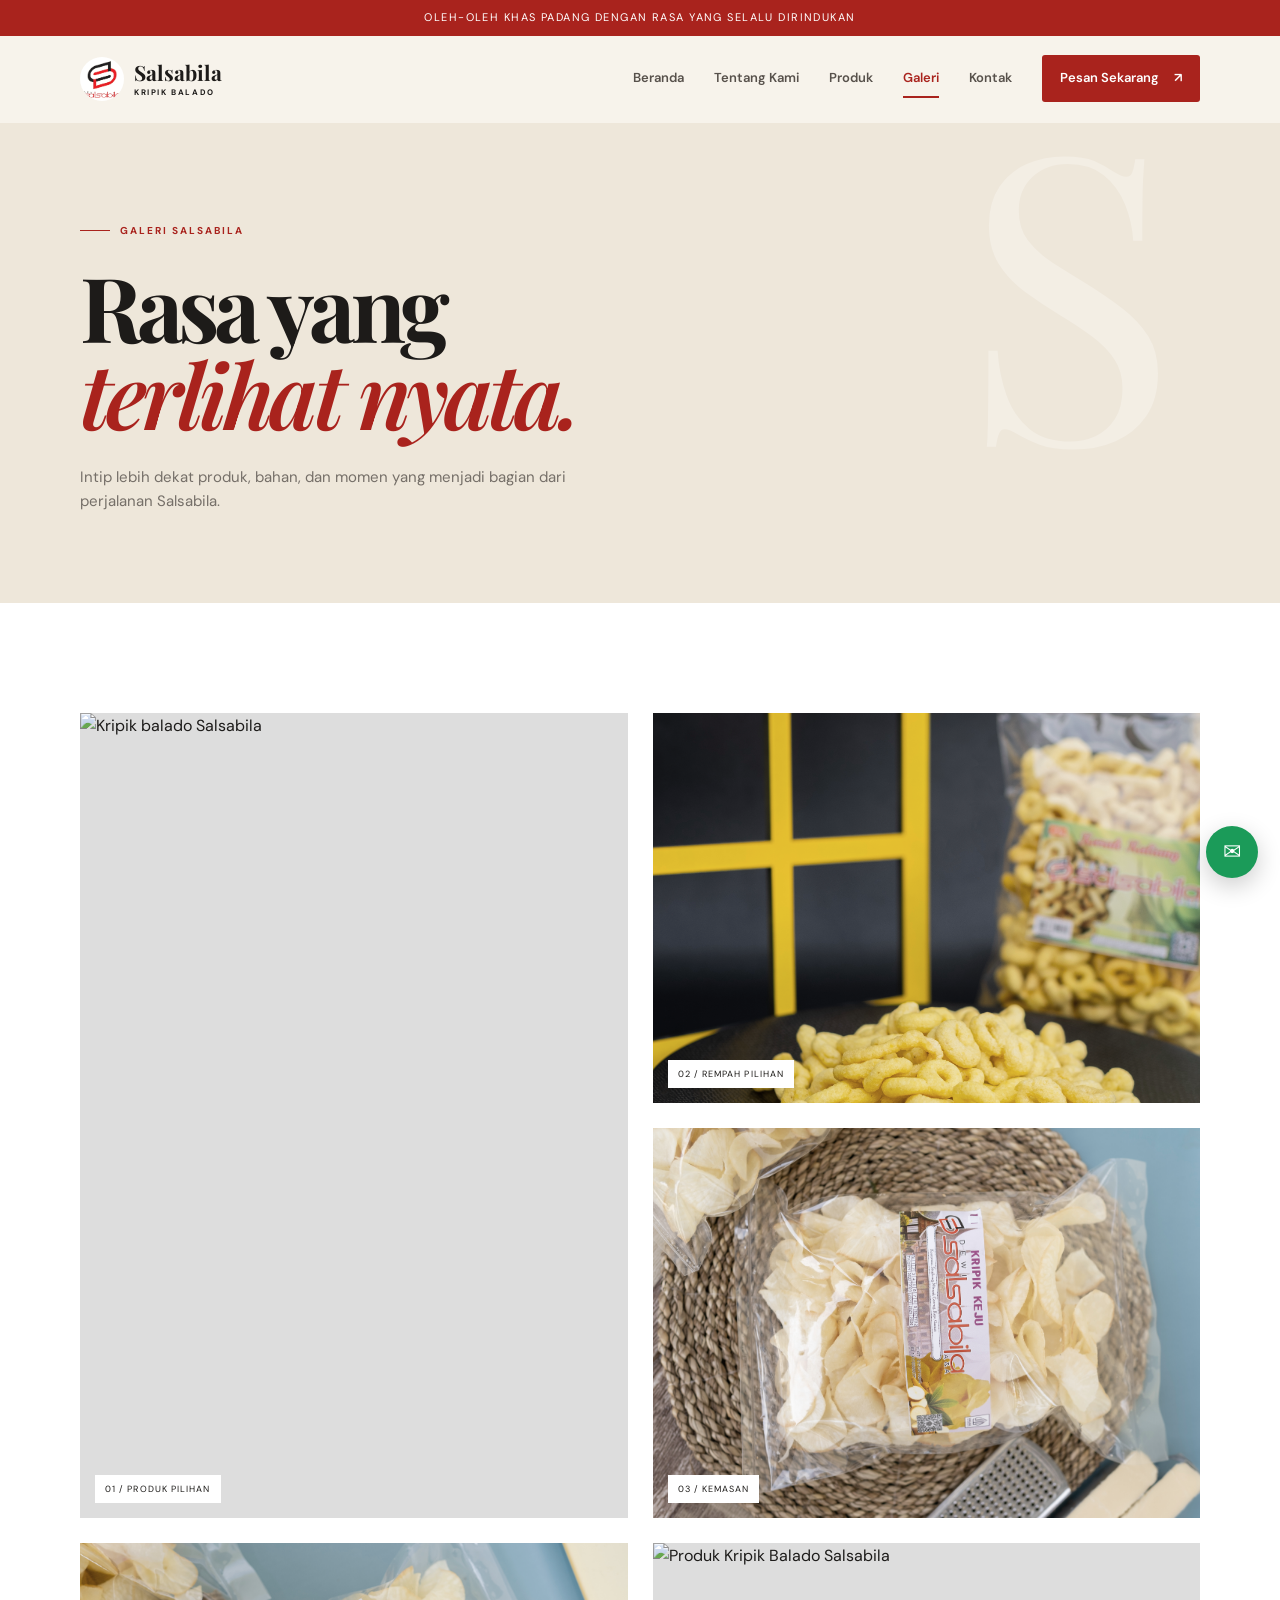
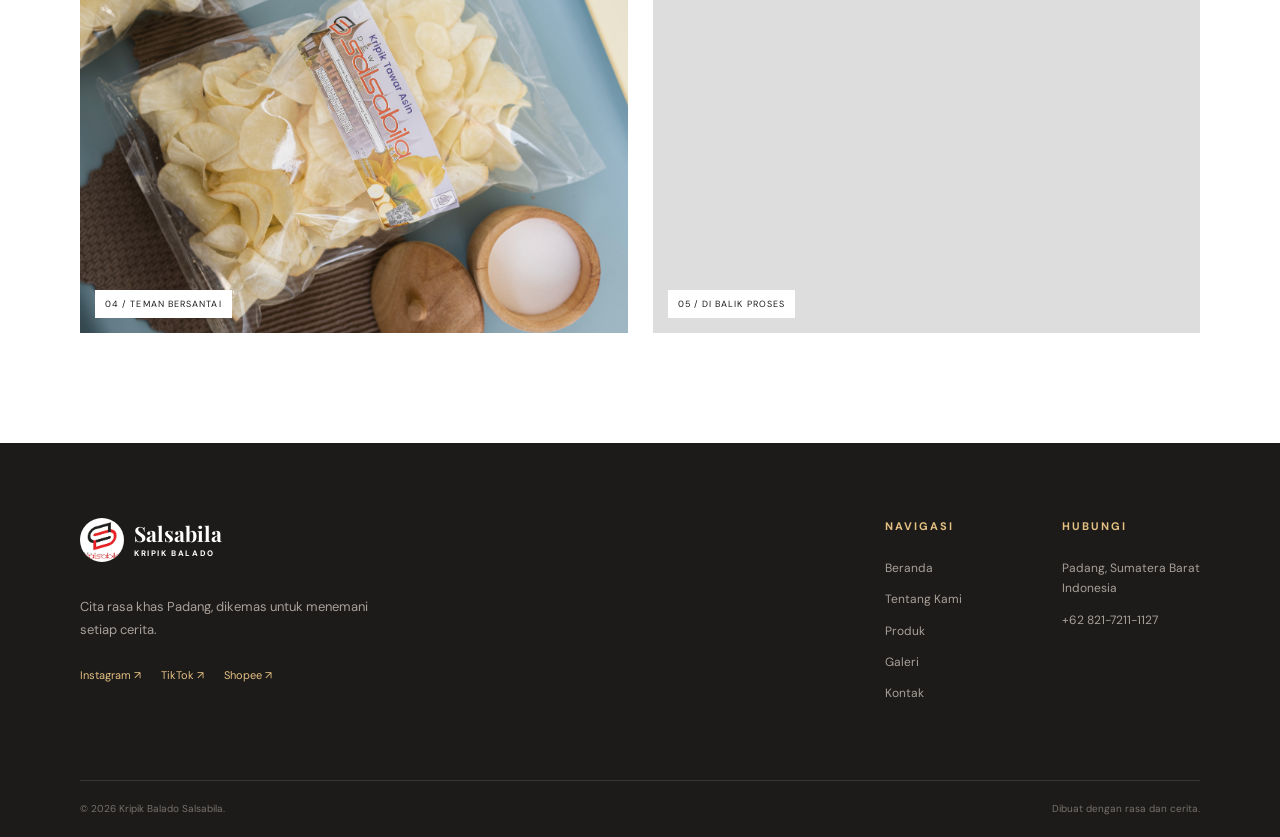
==== galeri.html @ 3f6d56c0 "project Bismillah YaAllah" ====
<!DOCTYPE html>
<html lang="id">

<head>
  <meta charset="UTF-8">
  <meta name="viewport" content="width=device-width, initial-scale=1.0">
  <meta name="description" content="Galeri produk, bahan, dan momen Kripik Balado Salsabila.">
  <title>Galeri | Kripik Balado Salsabila</title>
  <link rel="icon" href="assets/images/logo.png">
  <link rel="preconnect" href="https://fonts.googleapis.com">
  <link rel="preconnect" href="https://fonts.gstatic.com" crossorigin>
  <link href="https://fonts.googleapis.com/css2?family=DM+Sans:wght@400;500;600;700&family=Playfair+Display:wght@600;700;800&display=swap" rel="stylesheet">
  <link rel="stylesheet" href="assets/css/style.css">
  <link rel="stylesheet" href="assets/css/components.css">
  <link rel="stylesheet" href="assets/css/responsive.css">
</head>

<body>
  <div class="announcement-bar">Oleh-oleh khas Padang dengan rasa yang selalu dirindukan</div>

  <header class="site-header" id="siteHeader">
    <div class="container nav-wrapper">
      <a class="brand" href="index.html" aria-label="Kripik Balado Salsabila">
        <span class="brand-mark"><img src="assets/images/logo.png" alt="Logo Kripik Balado Salsabila"></span>
        <span class="brand-text"><strong>Salsabila</strong><small>KRIPIK BALADO</small></span>
      </a>
      <button class="nav-toggle" id="navToggle" aria-label="Buka menu" aria-expanded="false">
        <span></span><span></span><span></span>
      </button>
      <nav class="main-nav" id="mainNav">
        <a href="index.html">Beranda</a>
        <a href="tentang.html">Tentang Kami</a>
        <a href="produk.html">Produk</a>
        <a class="active" href="galeri.html">Galeri</a>
        <a href="kontak.html">Kontak</a>
        <a class="nav-cta" href="https://wa.me/6282172111127?text=Halo%20Kripik%20Balado%20Salsabila,%20saya%20ingin%20memesan%20produk." target="_blank" rel="noopener noreferrer">Pesan Sekarang <span>&#8599;</span></a>
      </nav>
    </div>
  </header>

  <main class="page-fade">
    <section class="page-hero">
      <div class="container">
        <div class="eyebrow"><span></span> Galeri Salsabila</div>
        <h1>Rasa yang<br><em>terlihat nyata.</em></h1>
        <p>Intip lebih dekat produk, bahan, dan momen yang menjadi bagian dari perjalanan Salsabila.</p>
      </div>
    </section>

    <section class="section-pad gallery-page">
      <div class="container full-gallery-grid">
        <figure class="gallery-item gallery-large reveal">
          <img src="assets/images/produk/kripikbalado.png" alt="Kripik balado Salsabila">
          <figcaption>01 / Produk pilihan</figcaption>
        </figure>
        <figure class="gallery-item reveal">
          <img src="assets/images/produk/karakkaliang.jpg" alt="Karak kaliang khas Minang">
          <figcaption>02 / Rempah pilihan</figcaption>
        </figure>
        <figure class="gallery-item reveal reveal-delay">
          <img src="assets/images/produk/Keju.jpg" alt="Keripik keju Salsabila">
          <figcaption>03 / Kemasan</figcaption>
        </figure>
        <figure class="gallery-item reveal">
          <img src="assets/images/produk/Asin.jpg" alt="Kripik asin gurih Salsabila">
          <figcaption>04 / Teman bersantai</figcaption>
        </figure>
        <figure class="gallery-item reveal reveal-delay">
          <img src="assets/images/produk/B1.jpg" alt="Produk Kripik Balado Salsabila">
          <figcaption>05 / Di balik proses</figcaption>
        </figure>
      </div>
    </section>
  </main>

  <footer class="site-footer">
    <div class="container footer-main">
      <div class="footer-brand">
        <a class="brand brand-light" href="index.html">
          <span class="brand-mark"><img src="assets/images/logo.png" alt="Logo Kripik Balado Salsabila"></span>
          <span class="brand-text"><strong>Salsabila</strong><small>KRIPIK BALADO</small></span>
        </a>
        <p>Cita rasa khas Padang, dikemas untuk menemani setiap cerita.</p>
        <div class="social-links">
          <a href="https://www.instagram.com/kripikbaladosalsabila/" target="_blank" rel="noopener noreferrer">Instagram &#8599;</a>
          <a href="https://www.tiktok.com/@kripikbaladosalsabila15" target="_blank" rel="noopener noreferrer">TikTok &#8599;</a>
          <a href="https://shopee.co.id/kripikbaladosalsabila15" target="_blank" rel="noopener noreferrer">Shopee &#8599;</a>
        </div>
      </div>
      <div class="footer-links">
        <div>
          <h4>Navigasi</h4>
          <a href="index.html">Beranda</a>
          <a href="tentang.html">Tentang Kami</a>
          <a href="produk.html">Produk</a>
          <a href="galeri.html">Galeri</a>
          <a href="kontak.html">Kontak</a>
        </div>
        <div>
          <h4>Hubungi</h4>
          <p>Padang, Sumatera Barat<br>Indonesia</p>
          <a href="https://wa.me/6282172111127" target="_blank" rel="noopener noreferrer">+62 821-7211-1127</a>
        </div>
      </div>
    </div>
    <div class="container footer-bottom">
      <span>&copy; <span id="currentYear"></span> Kripik Balado Salsabila.</span>
      <span>Dibuat dengan rasa dan cerita.</span>
    </div>
  </footer>

  <a class="floating-wa" href="https://wa.me/6282172111127?text=Halo%20Kripik%20Balado%20Salsabila%2C%20saya%20ingin%20bertanya." target="_blank" rel="noopener" aria-label="Chat WhatsApp">
    &#9993;<span>Chat dengan kami</span>
  </a>

  <script src="assets/js/main.js"></script>
</body>

</html>
---- assets/css/style.css ----
/* ==========================================================================
   Kripik Balado Salsabila — Base & Layout
   Struktur:
   1. Design tokens (variabel)
   2. Reset & dasar
   3. Utilitas & layout container
   4. Tipografi umum
   5. Tombol & link
   ========================================================================== */

/* 1. Design tokens ---------------------------------------------------------- */
:root {
  --red: #a9231d;
  --red-dark: #7e1815;
  --cream: #f7f3eb;
  --cream-dark: #eee7da;
  --ink: #1d1b19;
  --muted: #756f68;
  --line: #ddd6cb;
  --gold: #c69a52;
  --white: #fff;

  --serif: 'Playfair Display', Georgia, serif;
  --sans: 'DM Sans', Arial, sans-serif;

  --shadow-sm: 0 8px 25px rgba(59, 26, 12, 0.06);
  --shadow-md: 0 18px 40px rgba(48, 18, 13, 0.12);

  --ease: cubic-bezier(0.22, 0.61, 0.36, 1);
  --transition: 0.3s var(--ease);
}

/* 2. Reset & dasar ---------------------------------------------------------- */
* {
  box-sizing: border-box;
  margin: 0;
  padding: 0;
}

html {
  scroll-behavior: smooth;
}

/* Beri jarak agar target anchor tidak tertutup header sticky */
section[id],
[id] {
  scroll-margin-top: 100px;
}

body {
  font-family: var(--sans);
  color: var(--ink);
  background: var(--cream);
  line-height: 1.6;
  overflow-x: hidden;
}

body.modal-open {
  overflow: hidden;
}

a {
  text-decoration: none;
  color: inherit;
}

button,
input,
textarea {
  font: inherit;
}

button {
  cursor: pointer;
  border: 0;
}

img {
  display: block;
  width: 100%;
  object-fit: cover;
}

/* 3. Utilitas & layout ------------------------------------------------------ */
.container {
  width: min(1120px, calc(100% - 140px));
  margin-inline: auto;
}

.section-pad {
  padding: 110px 0;
}

/* 4. Tipografi umum --------------------------------------------------------- */
h2 {
  font-family: var(--serif);
  font-size: clamp(42px, 4.5vw, 65px);
  line-height: 1.05;
  letter-spacing: -0.045em;
}

h2 em {
  color: var(--red);
  font-weight: 600;
}

.eyebrow {
  display: flex;
  align-items: center;
  gap: 10px;
  text-transform: uppercase;
  letter-spacing: 0.2em;
  font-size: 10px;
  font-weight: 700;
  color: var(--red);
  margin-bottom: 23px;
}

.eyebrow > span {
  width: 30px;
  height: 1px;
  background: currentColor;
}

.eyebrow.light {
  color: #f5d8a0;
}

/* 5. Tombol & link ---------------------------------------------------------- */
.btn {
  display: inline-flex;
  align-items: center;
  justify-content: center;
  padding: 15px 23px;
  border: 1px solid transparent;
  font-size: 12px;
  font-weight: 700;
  letter-spacing: 0.03em;
  transition: transform var(--transition), background var(--transition), color var(--transition);
}

.btn span {
  margin-left: 12px;
}

.btn-primary {
  background: var(--red);
  color: #fff;
}

.btn-primary:hover {
  background: var(--red-dark);
  transform: translateY(-2px);
}

.btn-outline {
  border-color: var(--ink);
}

.btn-outline:hover {
  background: var(--ink);
  color: #fff;
}

.btn-light {
  background: #fff;
  color: var(--red);
}

.btn-light:hover {
  background: #f8e7c7;
  transform: translateY(-2px);
}

.text-link {
  font-size: 12px;
  font-weight: 700;
  border-bottom: 1px solid rgba(169, 35, 29, 0.33);
  padding-bottom: 5px;
  color: var(--red);
  transition: border-color var(--transition);
}

.text-link:hover {
  border-color: var(--red);
}

.text-link span {
  margin-left: 13px;
  font-size: 18px;
  vertical-align: -2px;
}
---- assets/css/components.css ----
/* ==========================================================================
   Kripik Balado Salsabila — Komponen
   Struktur:
   1. Page transition & reveal
   2. Announcement bar
   3. Header & navigasi
   4. Hero (beranda)
   5. Marquee strip
   6. Section: intro & fitur
   7. Section: produk
   8. Section: cerita
   9. Section: galeri
   10. Section: CTA
   11. Footer
   12. Floating WhatsApp
   13. Page hero (halaman dalam)
   14. Katalog produk & modal
   15. Halaman Tentang
   16. Halaman Galeri
   17. Halaman Kontak
   ========================================================================== */

/* 1. Page transition & reveal ---------------------------------------------- */
/* Fade-in halus saat halaman dimuat */
.page-fade {
  opacity: 0;
  transform: translateY(12px);
  transition: opacity 0.55s var(--ease), transform 0.55s var(--ease);
}

.page-fade.is-ready {
  opacity: 1;
  transform: none;
}

/* Fade-out saat berpindah ke halaman lain */
.page-fade.is-leaving {
  opacity: 0;
  transform: translateY(-10px);
}

/* Reveal on scroll */
.reveal {
  opacity: 0;
  transform: translateY(25px);
  transition: opacity 0.8s var(--ease), transform 0.8s var(--ease);
}

.reveal.visible {
  opacity: 1;
  transform: none;
}

.reveal-delay {
  transition-delay: 0.15s;
}

.reveal-delay-2 {
  transition-delay: 0.3s;
}

/* 2. Announcement bar ------------------------------------------------------- */
.announcement-bar {
  background: var(--red);
  color: #fff;
  text-align: center;
  font-size: 11px;
  letter-spacing: 0.13em;
  text-transform: uppercase;
  padding: 9px 20px;
}

.announcement-bar span {
  margin: 0 8px;
  color: #f2c66c;
}

/* 3. Header & navigasi ------------------------------------------------------ */
.site-header {
  position: sticky;
  top: 0;
  z-index: 50;
  background: rgba(247, 243, 235, 0.94);
  backdrop-filter: blur(15px);
  border-bottom: 1px solid transparent;
  transition: border-color var(--transition), box-shadow var(--transition);
}

.site-header.scrolled {
  border-color: var(--line);
  box-shadow: var(--shadow-sm);
}

.nav-wrapper {
  height: 86px;
  display: flex;
  align-items: center;
  justify-content: space-between;
  gap: 30px;
}

.brand {
  display: inline-flex;
  align-items: center;
  gap: 10px;
}

.brand-mark {
  width: 44px;
  height: 44px;
  border-radius: 50%;
  overflow: hidden;
  display: grid;
  place-items: center;
  background: #fff;
  flex-shrink: 0;
}

.brand-mark img {
  width: 100%;
  height: 100%;
  object-fit: cover;
}

.brand-text {
  display: flex;
  flex-direction: column;
  line-height: 1;
}

.brand-text strong {
  font-family: var(--serif);
  font-size: 21px;
}

.brand-text small {
  font-size: 8px;
  letter-spacing: 0.2em;
  font-weight: 700;
  margin-top: 5px;
}

.main-nav {
  display: flex;
  align-items: center;
  gap: 30px;
  font-size: 13px;
  font-weight: 600;
}

.main-nav > a:not(.nav-cta) {
  position: relative;
  padding: 32px 0;
  color: #57514b;
  transition: color var(--transition);
}

.main-nav > a:not(.nav-cta)::after {
  content: '';
  position: absolute;
  bottom: 23px;
  left: 0;
  width: 0;
  height: 2px;
  background: var(--red);
  transition: width 0.25s var(--ease);
}

.main-nav > a:not(.nav-cta):hover::after,
.main-nav > a.active::after {
  width: 100%;
}

.main-nav > a.active {
  color: var(--red);
}

.nav-cta {
  background: var(--red);
  color: #fff !important;
  padding: 13px 18px;
  border-radius: 3px;
  transition: background var(--transition);
}

.nav-cta:hover {
  background: var(--red-dark);
}

.nav-cta span {
  margin-left: 12px;
}

.nav-toggle {
  display: none;
  background: none;
  width: 35px;
}

.nav-toggle span {
  height: 2px;
  background: var(--ink);
  display: block;
  margin: 6px 0;
  transition: transform 0.25s var(--ease), opacity 0.25s var(--ease);
}

/* 4. Hero ------------------------------------------------------------------- */
.hero {
  position: relative;
  min-height: 690px;
  display: flex;
  align-items: center;
  padding-top: 85px;
  padding-bottom: 45px;
  overflow: hidden;
}

.hero-pattern,
.cta-pattern {
  position: absolute;
  inset: 0;
  pointer-events: none;
  background-image: radial-gradient(rgba(187, 169, 142, 0.2) 1px, transparent 1px);
  background-size: 22px 22px;
  mask-image: linear-gradient(90deg, transparent, black 30%, black 75%, transparent);
}

.hero-grid {
  display: grid;
  grid-template-columns: 1fr 1fr;
  align-items: center;
  gap: 70px;
  position: relative;
  z-index: 1;
}

/* Beri sedikit ruang di sisi kiri teks hero agar tidak terlalu mepet */
@media (min-width: 761px) {
  .hero-copy {
    padding-left: 12px;
  }
}

.hero h1,
.page-hero h1 {
  font-family: var(--serif);
  font-size: clamp(60px, 7vw, 102px);
  line-height: 0.98;
  letter-spacing: -0.055em;
  font-weight: 700;
}

.hero h1 em,
.page-hero h1 em {
  color: var(--red);
  font-weight: 600;
}

.hero-description {
  max-width: 460px;
  color: var(--muted);
  font-size: 15px;
  margin: 30px 0 32px;
}

.hero-actions {
  display: flex;
  align-items: center;
  gap: 28px;
  flex-wrap: wrap;
}

.hero-proof {
  display: flex;
  align-items: center;
  gap: 12px;
  margin-top: 54px;
}

.hero-proof strong,
.hero-proof small {
  display: block;
}

.hero-proof strong {
  font-size: 12px;
}

.hero-proof small {
  font-size: 11px;
  color: var(--muted);
  margin-top: 3px;
}

.avatar-stack {
  display: flex;
}

.avatar-stack span {
  width: 30px;
  height: 30px;
  border-radius: 50%;
  background: var(--cream-dark);
  border: 2px solid var(--cream);
  display: grid;
  place-items: center;
  color: var(--red);
  font-size: 11px;
  margin-left: -8px;
}

.avatar-stack span:first-child {
  margin-left: 0;
  background: var(--red);
  color: #fff;
}

.hero-visual {
  position: relative;
  min-height: 500px;
  display: flex;
  align-items: center;
  justify-content: center;
}

.hero-image-wrap {
  position: relative;
  width: min(430px, 100%);
  height: 500px;
  transform: rotate(3deg);
  z-index: 2;
  animation: float-image 6s var(--ease) infinite;
}

/* Efek mengambang untuk gambar hero (mempertahankan kemiringan 3deg) */
@keyframes float-image {
  0%,
  100% {
    transform: rotate(3deg) translateY(0);
  }
  50% {
    transform: rotate(3deg) translateY(-18px);
  }
}

/* Efek mengambang untuk kartu & stiker melayang */
@keyframes float-soft {
  0%,
  100% {
    transform: translateY(0);
  }
  50% {
    transform: translateY(-12px);
  }
}

.hero-image-wrap::before {
  content: '';
  position: absolute;
  inset: 15px -15px -15px 15px;
  border: 1px solid var(--red);
  z-index: -1;
}

.hero-image-wrap img {
  position: relative;
  z-index: 1;
  height: 100%;
  border-radius: 215px 215px 8px 8px;
  filter: saturate(0.85);
}

.hero-label {
  position: absolute;
  z-index: 3;
  top: 38px;
  left: -35px;
  background: var(--cream);
  padding: 14px 18px;
  display: flex;
  gap: 14px;
  align-items: center;
  box-shadow: var(--shadow-sm);
}

.hero-label span {
  font-size: 11px;
  color: var(--red);
  font-weight: 700;
}

.hero-label strong {
  font-family: var(--serif);
  font-size: 16px;
  line-height: 1.05;
}

.hero-sticker {
  position: absolute;
  z-index: 3;
  right: -48px;
  bottom: 50px;
  width: 112px;
  height: 112px;
  border-radius: 50%;
  background: var(--red);
  color: #fff;
  display: flex;
  flex-direction: column;
  align-items: center;
  justify-content: center;
  line-height: 1.1;
  transform: rotate(12deg);
  font-family: var(--serif);
  animation: float-sticker 5s var(--ease) infinite;
}

@keyframes float-sticker {
  0%,
  100% {
    transform: rotate(12deg) translateY(0);
  }
  50% {
    transform: rotate(12deg) translateY(-10px);
  }
}

.hero-sticker strong {
  font-size: 24px;
  color: #f4c66e;
}

.hero-sticker span {
  font-size: 14px;
}

.floating-card {
  position: absolute;
  bottom: 15px;
  left: -50px;
  background: #fff;
  padding: 16px 20px;
  display: flex;
  align-items: center;
  gap: 12px;
  box-shadow: var(--shadow-md);
  z-index: 3;
  animation: float-soft 5.5s var(--ease) infinite;
  animation-delay: 0.8s;
}

.floating-icon {
  width: 35px;
  height: 35px;
  border-radius: 50%;
  background: #f6e6c7;
  color: var(--red);
  display: grid;
  place-items: center;
}

.floating-card strong,
.floating-card small {
  display: block;
}

.floating-card strong {
  font-size: 12px;
}

.floating-card small {
  font-size: 10px;
  color: var(--muted);
}

.hero-orbit {
  position: absolute;
  border: 1px solid rgba(198, 154, 82, 0.27);
  border-radius: 50%;
  z-index: 0;
}

.orbit-one {
  width: 550px;
  height: 550px;
}

.orbit-two {
  width: 390px;
  height: 390px;
}

.hero-bottom {
  display: flex;
  align-items: center;
  gap: 18px;
  margin-top: 35px;
  color: #9b9185;
  font-size: 9px;
  letter-spacing: 0.18em;
}

.scroll-line {
  height: 1px;
  background: #cfc5b8;
  flex: 1;
  min-width: 40px;
}

/* 5. Marquee strip ---------------------------------------------------------- */
.marquee-strip {
  background: var(--red);
  overflow: hidden;
  color: #fff;
  padding: 17px 0;
  white-space: nowrap;
}

.marquee-track {
  display: flex;
  justify-content: space-around;
  align-items: center;
  gap: 38px;
  min-width: max-content;
  animation: marquee 28s linear infinite;
  font-family: var(--serif);
  font-size: 18px;
  letter-spacing: 0.06em;
}

.marquee-track b {
  font-family: var(--sans);
  color: #f2c66c;
  font-size: 13px;
}

@keyframes marquee {
  to {
    transform: translateX(-35%);
  }
}

/* 6. Section: intro & fitur ------------------------------------------------- */
.intro-grid {
  display: grid;
  grid-template-columns: 1fr 1fr;
  gap: 80px;
  margin-bottom: 65px;
}

.intro-copy {
  max-width: 470px;
  padding-top: 30px;
}

.intro-copy p {
  font-size: 18px;
  color: var(--muted);
  line-height: 1.8;
  margin-bottom: 30px;
}

.feature-grid {
  display: grid;
  grid-template-columns: repeat(3, 1fr);
  gap: 20px;
}

.feature-card {
  min-height: 300px;
  padding: 35px;
  background: #fff;
  border: 1px solid #e8e0d4;
  position: relative;
  transition: transform var(--transition), box-shadow var(--transition);
}

.feature-card:hover {
  transform: translateY(-6px);
  box-shadow: var(--shadow-sm);
}

.feature-card-dark {
  background: var(--ink);
  color: #fff;
  border-color: var(--ink);
}

.feature-number {
  font-size: 11px;
  color: var(--red);
  font-weight: 700;
}

.feature-icon {
  font-size: 32px;
  color: var(--red);
  margin: 30px 0 20px;
}

.feature-card h3 {
  font-family: var(--serif);
  font-size: 25px;
  margin-bottom: 13px;
}

.feature-card p {
  font-size: 13px;
  color: var(--muted);
  max-width: 230px;
}

.feature-card-dark p {
  color: #aaa39c;
}

.section-heading.centered {
  text-align: center;
}

.section-heading.centered .eyebrow {
  justify-content: center;
}

/* 7. Section: produk -------------------------------------------------------- */
.section-topline {
  display: flex;
  justify-content: space-between;
  align-items: flex-end;
  gap: 30px;
  margin-bottom: 50px;
}

.products-section {
  background: #f1eadf;
}

.product-grid {
  display: grid;
  grid-template-columns: repeat(3, 1fr);
  gap: 28px;
}

.product-card {
  min-width: 0;
}

.product-image {
  height: 360px;
  background: #e5ded2;
  position: relative;
  overflow: hidden;
}

.product-image img {
  height: 100%;
  transition: transform 0.5s var(--ease);
  filter: saturate(0.82);
}

.product-card:hover .product-image img {
  transform: scale(1.06);
}

.product-badge {
  position: absolute;
  top: 16px;
  left: 16px;
  background: #fff;
  color: var(--red);
  font-size: 9px;
  font-weight: 700;
  text-transform: uppercase;
  letter-spacing: 0.12em;
  padding: 8px 10px;
  z-index: 2;
}

.quick-view {
  position: absolute;
  right: 15px;
  bottom: 15px;
  background: var(--red);
  color: #fff;
  width: 42px;
  height: 42px;
  border-radius: 50%;
  font-size: 17px;
  opacity: 0;
  transform: translateY(10px);
  transition: opacity var(--transition), transform var(--transition);
}

.product-card:hover .quick-view {
  opacity: 1;
  transform: translateY(0);
}

.product-info {
  padding: 22px 0;
}

.product-meta {
  font-size: 10px;
  color: #9a9084;
  text-transform: uppercase;
  letter-spacing: 0.12em;
  display: flex;
  gap: 8px;
}

.product-info h3 {
  font-family: var(--serif);
  font-size: 27px;
  margin: 10px 0 8px;
}

.product-info p {
  font-size: 12px;
  color: var(--muted);
  line-height: 1.7;
  min-height: 42px;
}

.product-bottom {
  display: flex;
  justify-content: space-between;
  align-items: center;
  border-top: 1px solid var(--line);
  margin-top: 20px;
  padding-top: 16px;
}

.product-bottom strong {
  font-family: var(--serif);
  font-size: 20px;
}

.order-link {
  background: none;
  color: var(--red);
  font-size: 11px;
  font-weight: 700;
}

.order-link span {
  font-size: 16px;
  margin-left: 8px;
}

/* 8. Section: cerita -------------------------------------------------------- */
.story-section {
  background: var(--cream-dark);
}

.story-grid {
  display: grid;
  grid-template-columns: 1fr 1fr;
  gap: 90px;
  align-items: center;
}

.story-image {
  position: relative;
}

.story-image img {
  height: 570px;
}

.image-caption {
  position: absolute;
  bottom: 20px;
  left: 20px;
  background: var(--cream);
  padding: 10px 14px;
  font-family: var(--serif);
  font-size: 15px;
}

.story-copy p {
  font-size: 15px;
  color: var(--muted);
  line-height: 1.9;
  max-width: 450px;
  margin: 27px 0 30px;
}

.story-signature {
  font-family: var(--serif);
  font-style: italic;
  font-size: 35px;
  margin-top: 40px;
  color: var(--red);
}

.story-signature small {
  display: block;
  font-family: var(--sans);
  font-size: 9px;
  font-style: normal;
  text-transform: uppercase;
  letter-spacing: 0.18em;
  color: var(--muted);
  margin-top: -5px;
}

/* 9. Section: galeri -------------------------------------------------------- */
.gallery-preview {
  background: #fff;
}

.gallery-grid {
  display: grid;
  grid-template-columns: 1.35fr 1fr 1fr;
  gap: 18px;
}

.gallery-item {
  position: relative;
  display: block;
  overflow: hidden;
  background: #ddd;
}

.gallery-item img {
  height: 350px;
  transition: transform 0.5s var(--ease), filter 0.5s var(--ease);
  filter: saturate(0.75);
}

.gallery-item:hover img {
  transform: scale(1.05);
  filter: saturate(1);
}

.gallery-large img {
  height: 450px;
}

.gallery-item span,
.gallery-item figcaption {
  position: absolute;
  bottom: 15px;
  left: 15px;
  background: #fff;
  color: var(--ink);
  padding: 7px 10px;
  font-size: 9px;
  letter-spacing: 0.12em;
  text-transform: uppercase;
}

/* 10. Section: CTA ---------------------------------------------------------- */
.cta-section {
  position: relative;
  background: var(--red);
  color: #fff;
  text-align: center;
  padding: 120px 0;
  overflow: hidden;
}

.cta-section .cta-pattern {
  opacity: 0.25;
}

.cta-content {
  position: relative;
}

.cta-content h2 {
  font-size: clamp(48px, 6vw, 80px);
}

.cta-content h2 em {
  color: #f6d18a;
}

.cta-content p {
  color: #f4d7d0;
  margin: 25px 0 30px;
  font-size: 15px;
}

/* 11. Footer ---------------------------------------------------------------- */
.site-footer {
  background: var(--ink);
  color: #fff;
  padding-top: 75px;
}

.footer-main {
  display: flex;
  justify-content: space-between;
  gap: 80px;
  padding-bottom: 65px;
}

.brand-light .brand-text strong {
  color: #fff;
}

.footer-brand {
  max-width: 320px;
}

.footer-brand p {
  color: #a8a09a;
  font-size: 13px;
  line-height: 1.8;
  margin: 25px 0;
}

.social-links {
  display: flex;
  gap: 20px;
  flex-wrap: wrap;
}

.social-links a {
  font-size: 11px;
  color: #e4c083;
  transition: color var(--transition);
}

.social-links a:hover {
  color: #fff;
}

.footer-links {
  display: flex;
  gap: 100px;
}

.footer-links h4 {
  font-size: 11px;
  text-transform: uppercase;
  letter-spacing: 0.18em;
  color: #e4c083;
  margin-bottom: 22px;
}

.footer-links a,
.footer-links p {
  display: block;
  font-size: 12px;
  color: #a8a09a;
  margin-bottom: 11px;
  line-height: 1.7;
}

.footer-links a {
  transition: color var(--transition);
}

.footer-links a:hover {
  color: #fff;
}

.footer-bottom {
  border-top: 1px solid #393634;
  padding: 20px 0;
  display: flex;
  justify-content: space-between;
  color: #77716c;
  font-size: 10px;
}

/* 12. Floating WhatsApp ----------------------------------------------------- */
.floating-wa {
  position: fixed;
  bottom: 22px;
  right: 22px;
  z-index: 40;
  width: 52px;
  height: 52px;
  border-radius: 50%;
  background: #1b9b59;
  color: #fff;
  display: flex;
  align-items: center;
  justify-content: center;
  font-size: 22px;
  box-shadow: 0 8px 25px rgba(0, 0, 0, 0.2);
  transition: transform var(--transition);
}

.floating-wa:hover {
  transform: translateY(-3px);
}

.floating-wa span {
  position: absolute;
  right: 62px;
  white-space: nowrap;
  background: var(--ink);
  font-size: 10px;
  padding: 8px 12px;
  opacity: 0;
  pointer-events: none;
  transition: opacity var(--transition);
}

.floating-wa:hover span {
  opacity: 1;
}

/* 13. Page hero (halaman dalam) --------------------------------------------- */
.page-hero {
  padding: 100px 0 90px;
  background: var(--cream-dark);
  position: relative;
  overflow: hidden;
}

.page-hero::after {
  content: 'S';
  position: absolute;
  right: 8%;
  top: -45px;
  font-family: var(--serif);
  font-size: 400px;
  line-height: 1;
  color: rgba(255, 255, 255, 0.27);
  pointer-events: none;
}

.page-hero .container {
  position: relative;
  z-index: 1;
}

.page-hero h1 {
  font-size: clamp(55px, 7vw, 90px);
  max-width: 800px;
}

.page-hero p {
  max-width: 510px;
  color: var(--muted);
  font-size: 15px;
  margin-top: 28px;
}

/* 14. Katalog produk & modal ------------------------------------------------ */
.catalog-section {
  background: #fff;
}

.catalog-toolbar {
  display: flex;
  align-items: center;
  justify-content: space-between;
  gap: 20px;
  margin-bottom: 45px;
}

.filter-tabs {
  display: flex;
  gap: 10px;
  flex-wrap: wrap;
}

.filter-tabs button {
  padding: 10px 17px;
  border: 1px solid var(--line);
  background: transparent;
  color: var(--muted);
  font-size: 11px;
  font-weight: 700;
  transition: background var(--transition), color var(--transition), border-color var(--transition);
}

.filter-tabs button.active,
.filter-tabs button:hover {
  background: var(--red);
  color: #fff;
  border-color: var(--red);
}

.catalog-count {
  font-size: 11px;
  color: var(--muted);
}

.catalog-grid {
  grid-template-columns: repeat(3, 1fr);
}

.modal {
  display: none;
  position: fixed;
  inset: 0;
  z-index: 100;
  align-items: center;
  justify-content: center;
  padding: 25px;
}

.modal.open {
  display: flex;
}

.modal-backdrop {
  position: absolute;
  inset: 0;
  background: rgba(22, 16, 13, 0.8);
  backdrop-filter: blur(5px);
}

.modal-card {
  position: relative;
  background: var(--cream);
  max-width: 850px;
  width: 100%;
  z-index: 1;
  padding: 35px;
  animation: modal-in 0.4s var(--ease);
}

@keyframes modal-in {
  from {
    opacity: 0;
    transform: translateY(20px) scale(0.98);
  }
  to {
    opacity: 1;
    transform: none;
  }
}

.modal-close {
  position: absolute;
  right: 15px;
  top: 12px;
  background: none;
  font-size: 28px;
  color: var(--muted);
  z-index: 2;
}

.modal-product {
  display: grid;
  grid-template-columns: 1fr 1fr;
  gap: 35px;
  align-items: center;
}

.modal-product img {
  height: 450px;
}

.modal-product-copy {
  padding: 20px;
}

.modal-product-copy h2 {
  font-size: 44px;
  margin: 16px 0;
}

.modal-product-copy p {
  color: var(--muted);
  font-size: 14px;
  margin-bottom: 20px;
}

.modal-price {
  font-family: var(--serif);
  font-size: 27px;
  display: block;
  margin-bottom: 25px;
}

/* 15. Halaman Tentang ------------------------------------------------------- */
.about-main {
  background: #fff;
}

.about-grid {
  display: grid;
  grid-template-columns: 1fr 1fr;
  gap: 100px;
  align-items: center;
}

.about-image {
  position: relative;
}

.about-image img {
  height: 600px;
}

.about-year {
  position: absolute;
  bottom: 25px;
  right: -25px;
  background: var(--red);
  color: #fff;
  padding: 20px 25px;
}

.about-year strong {
  font-family: var(--serif);
  font-size: 38px;
  display: block;
  line-height: 1;
}

.about-year span {
  font-size: 10px;
  text-transform: uppercase;
  letter-spacing: 0.1em;
}

.about-copy p {
  color: var(--muted);
  font-size: 15px;
  line-height: 1.9;
  margin: 25px 0;
}

.signature-block {
  border-top: 1px solid var(--line);
  padding-top: 25px;
  margin-top: 35px;
}

.signature-block strong {
  font-family: var(--serif);
  font-size: 35px;
  font-style: italic;
  color: var(--red);
  display: block;
}

.signature-block span {
  font-size: 10px;
  text-transform: uppercase;
  letter-spacing: 0.16em;
  color: var(--muted);
}

.values-section {
  background: var(--cream-dark);
}

.values-grid {
  display: grid;
  grid-template-columns: repeat(3, 1fr);
  gap: 20px;
  margin-top: 60px;
}

.values-grid article {
  background: #fff;
  padding: 35px;
  min-height: 220px;
  transition: transform var(--transition), box-shadow var(--transition);
}

.values-grid article:hover {
  transform: translateY(-6px);
  box-shadow: var(--shadow-sm);
}

.values-grid article > span {
  color: var(--red);
  font-weight: 700;
  font-size: 11px;
}

.values-grid h3 {
  font-family: var(--serif);
  font-size: 27px;
  margin: 25px 0 10px;
}

.values-grid p {
  font-size: 13px;
  color: var(--muted);
}

/* 16. Halaman Galeri -------------------------------------------------------- */
.gallery-page {
  background: #fff;
}

.full-gallery-grid {
  display: grid;
  grid-template-columns: repeat(2, 1fr);
  gap: 25px;
}

.full-gallery-grid .gallery-large {
  grid-row: span 2;
}

.full-gallery-grid .gallery-item img {
  height: 390px;
}

.full-gallery-grid .gallery-large img {
  height: 805px;
}

/* 17. Halaman Kontak -------------------------------------------------------- */
.contact-section {
  background: #fff;
}

.contact-grid {
  display: grid;
  grid-template-columns: 1fr 1fr;
  gap: 100px;
  align-items: start;
}

.contact-info p {
  color: var(--muted);
  font-size: 15px;
  max-width: 410px;
  margin: 25px 0 35px;
}

.contact-list {
  border-top: 1px solid var(--line);
}

.contact-list a {
  display: flex;
  align-items: center;
  gap: 18px;
  border-bottom: 1px solid var(--line);
  padding: 18px 0;
  transition: color var(--transition);
}

.contact-list a:hover {
  color: var(--red);
}

.contact-symbol {
  width: 42px;
  height: 42px;
  border-radius: 50%;
  display: grid;
  place-items: center;
  color: #fff;
  flex-shrink: 0;
  box-shadow: 0 6px 16px rgba(0, 0, 0, 0.12);
  transition: transform var(--transition);
}

.contact-list a:hover .contact-symbol {
  transform: scale(1.08);
}

.contact-symbol svg {
  width: 22px;
  height: 22px;
}

/* Warna resmi tiap brand */
.brand-wa {
  background: #25d366;
}

.brand-email {
  background: #ea4335;
}

.brand-ig {
  background: linear-gradient(45deg, #f09433, #e6683c 25%, #dc2743 50%, #cc2366 75%, #bc1888);
}

.brand-tiktok {
  background: #010101;
}

.brand-shopee {
  background: #ee4d2d;
}

.contact-list small,
.contact-list strong {
  display: block;
}

.contact-list small {
  color: var(--muted);
  font-size: 10px;
  text-transform: uppercase;
  letter-spacing: 0.12em;
}

.contact-list strong {
  font-size: 13px;
  margin-top: 3px;
}

.contact-form-card {
  background: var(--cream);
  padding: 35px;
}

.contact-form-card h3 {
  font-family: var(--serif);
  font-size: 30px;
  margin-bottom: 25px;
}

.contact-form-card label {
  display: block;
  font-size: 11px;
  font-weight: 700;
  margin: 15px 0 8px;
}

.contact-form-card input,
.contact-form-card textarea {
  width: 100%;
  border: 1px solid var(--line);
  background: #fff;
  padding: 13px 14px;
  outline: none;
  font-size: 12px;
  resize: vertical;
  transition: border-color var(--transition);
}

.contact-form-card input:focus,
.contact-form-card textarea:focus {
  border-color: var(--red);
}

.contact-form-card .btn {
  margin-top: 22px;
}

.form-note {
  font-size: 10px;
  color: var(--muted);
  margin-top: 13px;
}

.map-card {
  margin-top: 90px;
  background: var(--cream-dark);
  padding: 40px;
  display: grid;
  grid-template-columns: 1fr 1.5fr;
  gap: 40px;
  align-items: stretch;
  border-radius: 16px;
  box-shadow: 0 24px 55px rgba(48, 18, 13, 0.12);
}

.map-card > div:first-child {
  align-self: center;
}

.map-card h3 {
  font-family: var(--serif);
  font-size: 28px;
}

.map-card p {
  font-size: 13px;
  color: var(--muted);
  margin-top: 10px;
}

.map-card .btn {
  margin-top: 22px;
}

/* Peta lokasi: iframe Google Maps */
.map-embed {
  position: relative;
  min-height: 340px;
  height: 100%;
  overflow: hidden;
  border-radius: 12px;
  border: 1px solid var(--line);
  box-shadow: 0 18px 40px rgba(48, 18, 13, 0.16);
  background: var(--cream-dark);
}

.map-embed iframe {
  display: block;
  width: 100%;
  height: 100%;
  min-height: 340px;
  border: 0;
}
---- assets/css/responsive.css ----
/* ==========================================================================
   Kripik Balado Salsabila — Responsive
   Breakpoint:
   - <= 1000px : tablet / layar sedang
   - <= 760px  : mobile
   - reduced-motion : matikan animasi
   ========================================================================== */

/* Tablet -------------------------------------------------------------------- */
@media (max-width: 1000px) {
  .container {
    width: calc(100% - 88px);
  }

  .main-nav {
    gap: 18px;
  }

  .hero-grid,
  .story-grid,
  .about-grid,
  .contact-grid {
    gap: 45px;
  }

  .hero {
    min-height: auto;
  }

  .hero-visual {
    min-height: 450px;
  }

  .hero-image-wrap {
    height: 430px;
  }

  .floating-card {
    left: -10px;
  }

  .hero-sticker {
    right: -15px;
  }

  .product-grid,
  .catalog-grid {
    gap: 18px;
  }

  .product-image {
    height: 290px;
  }

  .footer-links {
    gap: 45px;
  }
}

/* Mobile -------------------------------------------------------------------- */
@media (max-width: 760px) {
  .container {
    width: calc(100% - 36px);
  }

  .section-pad {
    padding: 75px 0;
  }

  .announcement-bar {
    font-size: 9px;
    letter-spacing: 0.08em;
  }

  .nav-wrapper {
    height: 72px;
  }

  .nav-toggle {
    display: block;
    z-index: 3;
  }

  .nav-toggle.open span:nth-child(1) {
    transform: translateY(8px) rotate(45deg);
  }

  .nav-toggle.open span:nth-child(2) {
    opacity: 0;
  }

  .nav-toggle.open span:nth-child(3) {
    transform: translateY(-8px) rotate(-45deg);
  }

  .main-nav {
    position: absolute;
    top: 72px;
    left: 0;
    right: 0;
    background: var(--cream);
    border-bottom: 1px solid var(--line);
    padding: 15px 18px 25px;
    display: none;
    flex-direction: column;
    align-items: stretch;
    gap: 0;
  }

  .main-nav.open {
    display: flex;
  }

  .main-nav > a:not(.nav-cta) {
    padding: 14px 0;
    border-bottom: 1px solid var(--line);
  }

  .main-nav > a:not(.nav-cta)::after {
    display: none;
  }

  .nav-cta {
    text-align: center;
    margin-top: 15px;
  }

  .hero {
    padding-top: 65px;
  }

  .hero-grid,
  .intro-grid,
  .story-grid,
  .about-grid,
  .contact-grid {
    grid-template-columns: 1fr;
    gap: 45px;
  }

  .hero h1 {
    font-size: 65px;
  }

  .hero-description {
    font-size: 14px;
  }

  .hero-proof {
    margin-top: 35px;
  }

  .hero-visual {
    min-height: 400px;
  }

  .hero-image-wrap {
    width: 290px;
    height: 370px;
  }

  .hero-label {
    left: -20px;
    top: 20px;
  }

  .hero-sticker {
    right: -25px;
    bottom: 25px;
    width: 90px;
    height: 90px;
  }

  .hero-sticker span {
    font-size: 11px;
  }

  .hero-sticker strong {
    font-size: 19px;
  }

  .floating-card {
    left: 0;
    bottom: 0;
  }

  .hero-orbit {
    width: 350px;
    height: 350px;
  }

  .hero-bottom {
    display: none;
  }

  .intro-grid {
    margin-bottom: 40px;
  }

  .intro-copy {
    padding-top: 0;
  }

  .intro-copy p {
    font-size: 16px;
  }

  .feature-grid,
  .product-grid,
  .catalog-grid,
  .values-grid {
    grid-template-columns: 1fr;
  }

  .feature-card {
    min-height: 250px;
  }

  .section-topline {
    align-items: flex-start;
    flex-direction: column;
    gap: 25px;
    margin-bottom: 35px;
  }

  .product-image {
    height: 330px;
  }

  .story-image img {
    height: 390px;
  }

  .story-copy p {
    font-size: 14px;
  }

  .gallery-grid {
    grid-template-columns: 1fr 1fr;
  }

  .gallery-large {
    grid-column: span 2;
  }

  .gallery-item img,
  .gallery-large img {
    height: 250px;
  }

  .gallery-large img {
    height: 330px;
  }

  .cta-section {
    padding: 80px 0;
  }

  .cta-content h2 {
    font-size: 55px;
  }

  .footer-main {
    flex-direction: column;
    gap: 45px;
    padding-bottom: 45px;
  }

  .footer-links {
    gap: 50px;
  }

  .footer-bottom {
    flex-direction: column;
    gap: 10px;
  }

  .page-hero {
    padding: 70px 0;
  }

  .page-hero h1 {
    font-size: 58px;
  }

  .page-hero::after {
    font-size: 230px;
    top: 0;
  }

  .catalog-toolbar {
    align-items: flex-start;
    flex-direction: column;
    gap: 20px;
  }

  .modal-card {
    padding: 20px;
  }

  .modal-product {
    grid-template-columns: 1fr;
    gap: 10px;
  }

  .modal-product img {
    height: 260px;
  }

  .modal-product-copy {
    padding: 10px;
  }

  .modal-product-copy h2 {
    font-size: 38px;
  }

  .full-gallery-grid {
    grid-template-columns: 1fr;
    gap: 18px;
  }

  .full-gallery-grid .gallery-large {
    grid-row: auto;
  }

  .full-gallery-grid .gallery-item img,
  .full-gallery-grid .gallery-large img {
    height: 350px;
  }

  .map-card {
    grid-template-columns: 1fr;
    margin-top: 60px;
  }

  .map-placeholder {
    height: 200px;
  }

  .floating-wa {
    right: 15px;
    bottom: 15px;
  }

  .floating-wa span {
    display: none;
  }
}

/* Reduced motion ------------------------------------------------------------ */
@media (prefers-reduced-motion: reduce) {
  *,
  *::before,
  *::after {
    scroll-behavior: auto !important;
    animation: none !important;
    transition: none !important;
  }

  .reveal,
  .page-fade {
    opacity: 1;
    transform: none;
  }
}
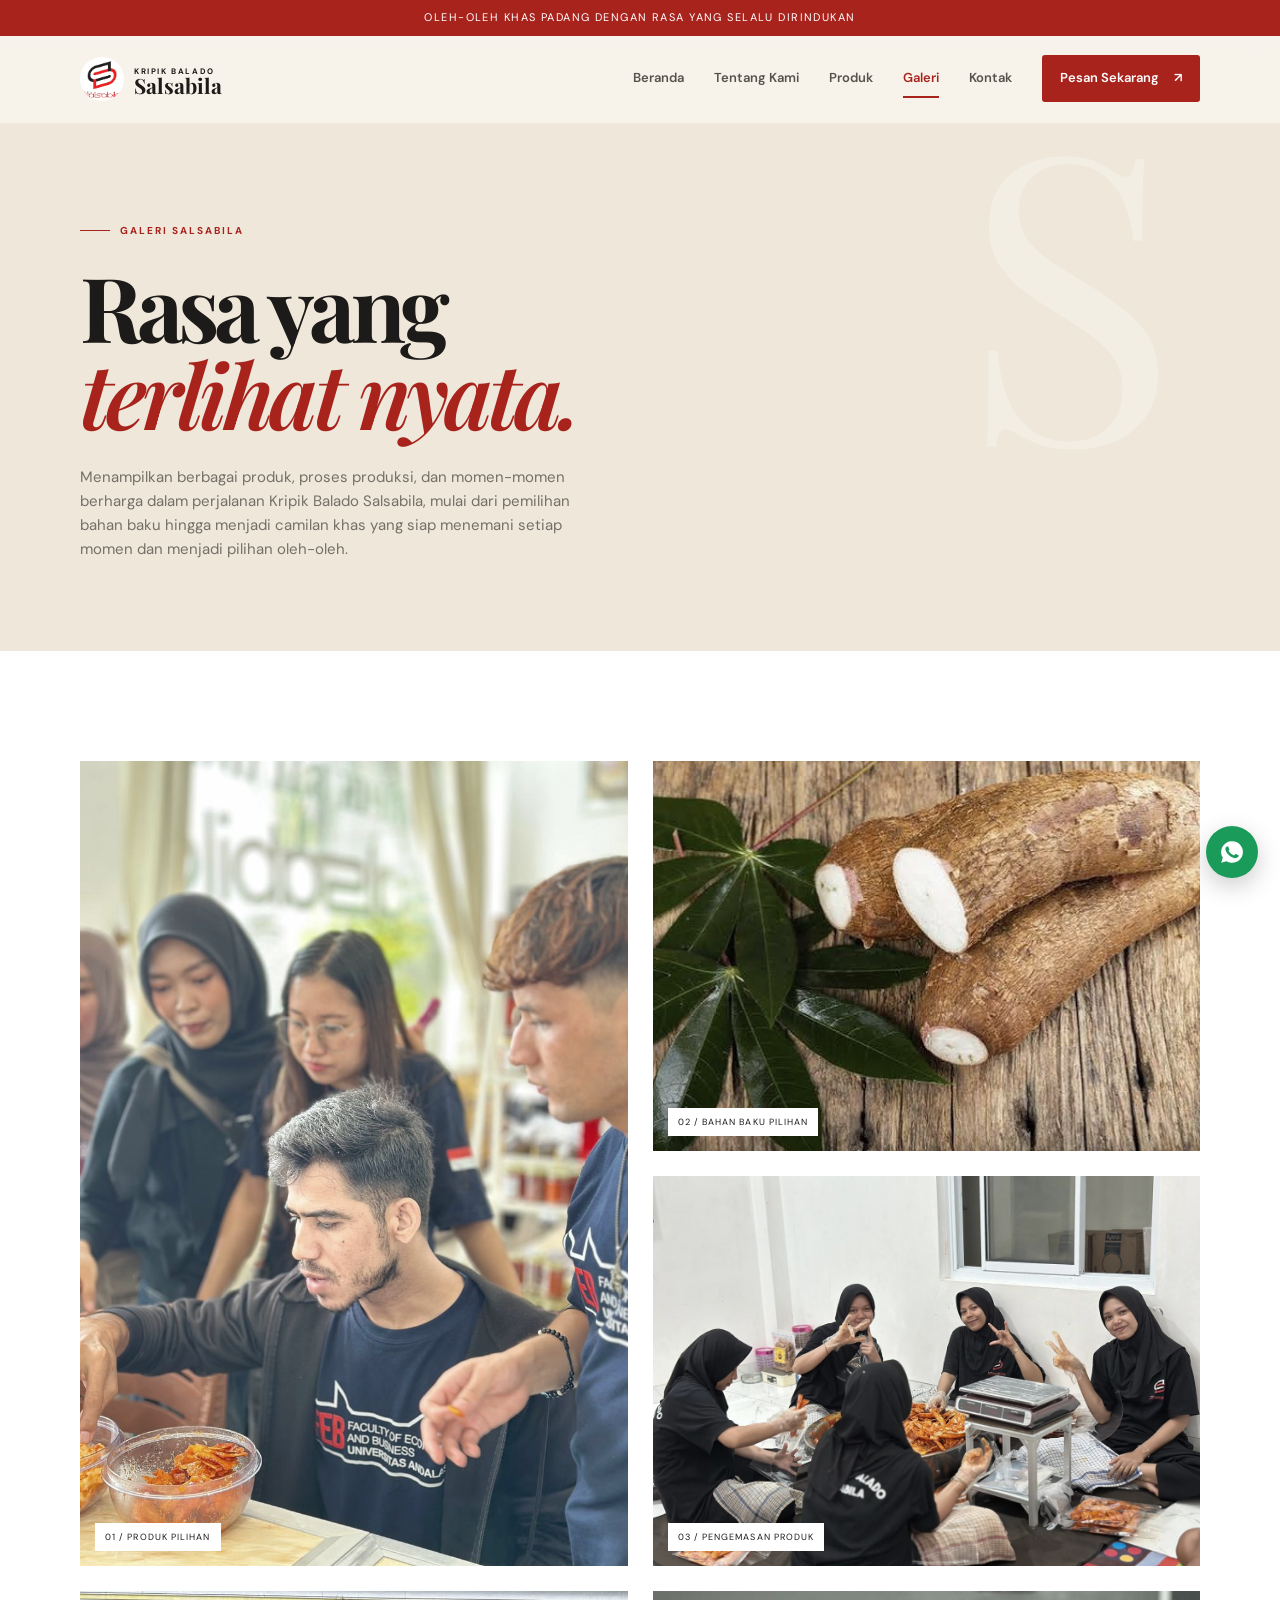
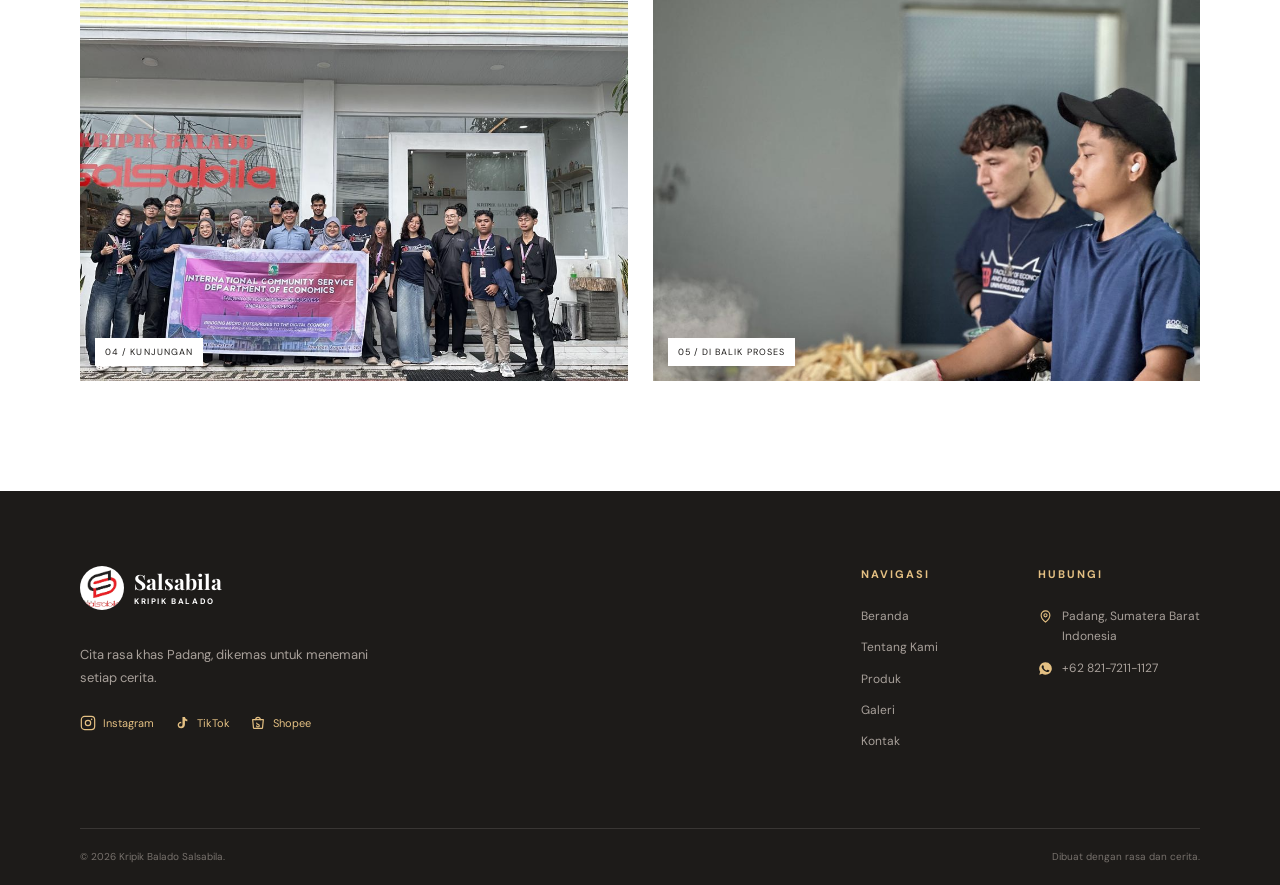
==== commit cd13ad3a: "update NEW" ====
--- a/galeri.html
+++ b/galeri.html
@@ -10,9 +10,9 @@
   <link rel="preconnect" href="https://fonts.googleapis.com">
   <link rel="preconnect" href="https://fonts.gstatic.com" crossorigin>
   <link href="https://fonts.googleapis.com/css2?family=DM+Sans:wght@400;500;600;700&family=Playfair+Display:wght@600;700;800&display=swap" rel="stylesheet">
-  <link rel="stylesheet" href="assets/css/style.css">
-  <link rel="stylesheet" href="assets/css/components.css">
-  <link rel="stylesheet" href="assets/css/responsive.css">
+  <link rel="stylesheet" href="assets/css/style.css?v=6">
+  <link rel="stylesheet" href="assets/css/components.css?v=6">
+  <link rel="stylesheet" href="assets/css/responsive.css?v=6">
 </head>
 
 <body>
@@ -22,7 +22,7 @@
     <div class="container nav-wrapper">
       <a class="brand" href="index.html" aria-label="Kripik Balado Salsabila">
         <span class="brand-mark"><img src="assets/images/logo.png" alt="Logo Kripik Balado Salsabila"></span>
-        <span class="brand-text"><strong>Salsabila</strong><small>KRIPIK BALADO</small></span>
+        <span class="brand-text"><small>KRIPIK BALADO</small><strong>Salsabila</strong></span>
       </a>
       <button class="nav-toggle" id="navToggle" aria-label="Buka menu" aria-expanded="false">
         <span></span><span></span><span></span>
@@ -43,30 +43,33 @@
       <div class="container">
         <div class="eyebrow"><span></span> Galeri Salsabila</div>
         <h1>Rasa yang<br><em>terlihat nyata.</em></h1>
-        <p>Intip lebih dekat produk, bahan, dan momen yang menjadi bagian dari perjalanan Salsabila.</p>
+        <p>Menampilkan berbagai produk, proses produksi, 
+          dan momen-momen berharga dalam perjalanan Kripik Balado Salsabila, 
+          mulai dari pemilihan bahan baku hingga menjadi camilan khas yang siap menemani setiap momen 
+          dan menjadi pilihan oleh-oleh.</p>
       </div>
     </section>
 
     <section class="section-pad gallery-page">
       <div class="container full-gallery-grid">
         <figure class="gallery-item gallery-large reveal">
-          <img src="assets/images/produk/kripikbalado.png" alt="Kripik balado Salsabila">
+          <img src="assets/images/galeri/produkpilihan.jpg" alt="Kripik balado Salsabila">
           <figcaption>01 / Produk pilihan</figcaption>
         </figure>
         <figure class="gallery-item reveal">
-          <img src="assets/images/produk/karakkaliang.jpg" alt="Karak kaliang khas Minang">
-          <figcaption>02 / Rempah pilihan</figcaption>
+          <img src="assets/images/galeri/singkong.jpg" alt="Karak kaliang khas Minang">
+          <figcaption>02 / Bahan baku pilihan</figcaption>
         </figure>
         <figure class="gallery-item reveal reveal-delay">
-          <img src="assets/images/produk/Keju.jpg" alt="Keripik keju Salsabila">
-          <figcaption>03 / Kemasan</figcaption>
+          <img src="assets/images/galeri/pengemasan.jpg" alt="Keripik keju Salsabila">
+          <figcaption>03 / Pengemasan produk </figcaption>
         </figure>
         <figure class="gallery-item reveal">
-          <img src="assets/images/produk/Asin.jpg" alt="Kripik asin gurih Salsabila">
-          <figcaption>04 / Teman bersantai</figcaption>
+          <img src="assets/images/galeri/kunjungan.jpg" alt="Kripik asin gurih Salsabila">
+          <figcaption>04 / Kunjungan</figcaption>
         </figure>
         <figure class="gallery-item reveal reveal-delay">
-          <img src="assets/images/produk/B1.jpg" alt="Produk Kripik Balado Salsabila">
+          <img src="assets/images/galeri/menggoreng.jpg" alt="Produk Kripik Balado Salsabila">
           <figcaption>05 / Di balik proses</figcaption>
         </figure>
       </div>
@@ -82,9 +85,18 @@
         </a>
         <p>Cita rasa khas Padang, dikemas untuk menemani setiap cerita.</p>
         <div class="social-links">
-          <a href="https://www.instagram.com/kripikbaladosalsabila/" target="_blank" rel="noopener noreferrer">Instagram &#8599;</a>
-          <a href="https://www.tiktok.com/@kripikbaladosalsabila15" target="_blank" rel="noopener noreferrer">TikTok &#8599;</a>
-          <a href="https://shopee.co.id/kripikbaladosalsabila15" target="_blank" rel="noopener noreferrer">Shopee &#8599;</a>
+          <a href="https://www.instagram.com/kripikbaladosalsabila/" target="_blank" rel="noopener noreferrer" aria-label="Instagram">
+            <svg viewBox="0 0 24 24" fill="none" stroke="currentColor" stroke-width="1.8" stroke-linecap="round" stroke-linejoin="round"><rect x="2" y="2" width="20" height="20" rx="5"></rect><circle cx="12" cy="12" r="4"></circle><circle cx="17.5" cy="6.5" r="1.2" fill="currentColor" stroke="none"></circle></svg>
+            Instagram
+          </a>
+          <a href="https://www.tiktok.com/@kripikbaladosalsabila15" target="_blank" rel="noopener noreferrer" aria-label="TikTok">
+            <svg viewBox="0 0 24 24" fill="currentColor"><path d="M16.5 3c.3 2.1 1.5 3.6 3.5 3.9v2.4c-1.3.1-2.5-.2-3.6-.9v5.8c0 3.4-2.4 5.8-5.6 5.8-3 0-5.3-2.1-5.3-5 0-3 2.4-5.1 5.4-5v2.6c-.3-.1-.6-.1-.9-.1-1.4 0-2.4 1-2.4 2.4 0 1.5 1.1 2.5 2.5 2.5 1.5 0 2.6-1.1 2.6-3.1V3h3.4z"></path></svg>
+            TikTok
+          </a>
+          <a href="https://shopee.co.id/kripikbaladosalsabila15" target="_blank" rel="noopener noreferrer" aria-label="Shopee">
+            <svg viewBox="0 0 24 24" fill="none" stroke="currentColor" stroke-width="1.8" stroke-linecap="round" stroke-linejoin="round"><path d="M4 7h16l-1.2 12.2a1 1 0 0 1-1 .8H6.2a1 1 0 0 1-1-.8L4 7z"></path><path d="M8.5 7a3.5 3.5 0 0 1 7 0"></path><path d="M10 12c0 1.2 1 1.8 2 2.1s2 .9 2 2.1c0 1-.9 1.7-2 1.7s-2-.6-2-1.5"></path></svg>
+            Shopee
+          </a>
         </div>
       </div>
       <div class="footer-links">
@@ -98,8 +110,16 @@
         </div>
         <div>
           <h4>Hubungi</h4>
-          <p>Padang, Sumatera Barat<br>Indonesia</p>
-          <a href="https://wa.me/6282172111127" target="_blank" rel="noopener noreferrer">+62 821-7211-1127</a>
+          <div class="footer-contact">
+            <p>
+              <svg viewBox="0 0 24 24" fill="none" stroke="currentColor" stroke-width="1.8" stroke-linecap="round" stroke-linejoin="round"><path d="M12 21s-7-5.5-7-11a7 7 0 0 1 14 0c0 5.5-7 11-7 11z"></path><circle cx="12" cy="10" r="2.5"></circle></svg>
+              <span>Padang, Sumatera Barat<br>Indonesia</span>
+            </p>
+            <a href="https://wa.me/6282172111127" target="_blank" rel="noopener noreferrer">
+              <svg viewBox="0 0 24 24" fill="currentColor"><path d="M12 2a10 10 0 0 0-8.5 15.3L2 22l4.8-1.5A10 10 0 1 0 12 2zm5.8 14.2c-.2.7-1.4 1.3-2 1.4-.5.1-1.2.1-1.9-.1-.4-.1-1-.3-1.7-.6-3-1.3-4.9-4.3-5.1-4.5-.1-.2-1.2-1.5-1.2-2.9s.7-2 1-2.3c.2-.3.5-.3.7-.3h.5c.2 0 .4 0 .6.5l.8 2c.1.2.1.4 0 .5l-.4.5c-.2.2-.3.4-.1.7.2.3.9 1.4 1.9 2.3 1.3 1.1 2.3 1.5 2.6 1.6.3.1.5.1.7-.1l.7-.9c.2-.3.4-.2.7-.1l2 .9c.3.1.5.2.5.4.1.2.1.9-.1 1.3z"></path></svg>
+              <span>+62 821-7211-1127</span>
+            </a>
+          </div>
         </div>
       </div>
     </div>
@@ -110,10 +130,10 @@
   </footer>
 
   <a class="floating-wa" href="https://wa.me/6282172111127?text=Halo%20Kripik%20Balado%20Salsabila%2C%20saya%20ingin%20bertanya." target="_blank" rel="noopener" aria-label="Chat WhatsApp">
-    &#9993;<span>Chat dengan kami</span>
+    <svg viewBox="0 0 24 24" fill="currentColor" aria-hidden="true"><path d="M12 2a10 10 0 0 0-8.5 15.3L2 22l4.8-1.5A10 10 0 1 0 12 2zm5.8 14.2c-.2.7-1.4 1.3-2 1.4-.5.1-1.2.1-1.9-.1-.4-.1-1-.3-1.7-.6-3-1.3-4.9-4.3-5.1-4.5-.1-.2-1.2-1.5-1.2-2.9s.7-2 1-2.3c.2-.3.5-.3.7-.3h.5c.2 0 .4 0 .6.5l.8 2c.1.2.1.4 0 .5l-.4.5c-.2.2-.3.4-.1.7.2.3.9 1.4 1.9 2.3 1.3 1.1 2.3 1.5 2.6 1.6.3.1.5.1.7-.1l.7-.9c.2-.3.4-.2.7-.1l2 .9c.3.1.5.2.5.4.1.2.1.9-.1 1.3z"></path></svg><span>Chat dengan kami</span>
   </a>
 
-  <script src="assets/js/main.js"></script>
+  <script src="assets/js/main.js?v=6"></script>
 </body>
 
 </html>
--- a/assets/css/components.css
+++ b/assets/css/components.css
@@ -815,6 +815,7 @@
   display: grid;
   grid-template-columns: 1.35fr 1fr 1fr;
   gap: 18px;
+  align-items: stretch;
 }
 
 .gallery-item {
@@ -822,10 +823,13 @@
   display: block;
   overflow: hidden;
   background: #ddd;
+  height: 450px;
 }
 
 .gallery-item img {
-  height: 350px;
+  width: 100%;
+  height: 100%;
+  object-fit: cover;
   transition: transform 0.5s var(--ease), filter 0.5s var(--ease);
   filter: saturate(0.75);
 }
@@ -833,10 +837,6 @@
 .gallery-item:hover img {
   transform: scale(1.05);
   filter: saturate(1);
-}
-
-.gallery-large img {
-  height: 450px;
 }
 
 .gallery-item span,
@@ -920,9 +920,18 @@
 }
 
 .social-links a {
+  display: inline-flex;
+  align-items: center;
+  gap: 7px;
   font-size: 11px;
   color: #e4c083;
   transition: color var(--transition);
+}
+
+.social-links a svg {
+  width: 16px;
+  height: 16px;
+  flex-shrink: 0;
 }
 
 .social-links a:hover {
@@ -953,6 +962,21 @@
 
 .footer-links a {
   transition: color var(--transition);
+}
+
+.footer-contact a,
+.footer-contact p {
+  display: flex;
+  align-items: flex-start;
+  gap: 9px;
+}
+
+.footer-contact svg {
+  width: 15px;
+  height: 15px;
+  flex-shrink: 0;
+  margin-top: 3px;
+  color: #e4c083;
 }
 
 .footer-links a:hover {
@@ -987,6 +1011,11 @@
   transition: transform var(--transition);
 }
 
+.floating-wa svg {
+  width: 26px;
+  height: 26px;
+}
+
 .floating-wa:hover {
   transform: translateY(-3px);
 }
@@ -1299,12 +1328,17 @@
   grid-row: span 2;
 }
 
-.full-gallery-grid .gallery-item img {
+.full-gallery-grid .gallery-item {
   height: 390px;
 }
 
+.full-gallery-grid .gallery-large {
+  height: 805px;
+}
+
+.full-gallery-grid .gallery-item img,
 .full-gallery-grid .gallery-large img {
-  height: 805px;
+  height: 100%;
 }
 
 /* 17. Halaman Kontak -------------------------------------------------------- */
@@ -1497,3 +1531,73 @@
   min-height: 340px;
   border: 0;
 }
+
+/* 18. Custom cursor --------------------------------------------------------- */
+/* Sembunyikan kursor bawaan hanya bila kursor kustom aktif (perangkat pointer
+   presisi). Perangkat sentuh tidak pernah mendapat kelas ini. */
+body.has-custom-cursor,
+body.has-custom-cursor a,
+body.has-custom-cursor button,
+body.has-custom-cursor input,
+body.has-custom-cursor textarea,
+body.has-custom-cursor select,
+body.has-custom-cursor label,
+body.has-custom-cursor .gallery-item {
+  cursor: none;
+}
+
+.cursor-dot,
+.cursor-ring {
+  position: fixed;
+  top: 0;
+  left: 0;
+  pointer-events: none;
+  z-index: 9999;
+  border-radius: 50%;
+  opacity: 0;
+  will-change: transform;
+}
+
+.cursor-dot {
+  width: 8px;
+  height: 8px;
+  background: var(--red);
+  transition: opacity 0.25s var(--ease), width 0.2s var(--ease), height 0.2s var(--ease), background 0.2s var(--ease);
+}
+
+.cursor-ring {
+  width: 38px;
+  height: 38px;
+  border: 1.5px solid var(--gold);
+  transition: opacity 0.25s var(--ease), width 0.25s var(--ease), height 0.25s var(--ease), border-color 0.25s var(--ease), background 0.25s var(--ease);
+}
+
+/* Tampilkan saat pointer berada di dalam jendela. */
+body.cursor-active .cursor-dot,
+body.cursor-active .cursor-ring {
+  opacity: 1;
+}
+
+/* Membesar saat menyentuh elemen interaktif. */
+body.cursor-hover .cursor-ring {
+  width: 58px;
+  height: 58px;
+  border-color: var(--red);
+  background: rgba(169, 35, 29, 0.08);
+}
+
+body.cursor-hover .cursor-dot {
+  width: 5px;
+  height: 5px;
+}
+
+/* Umpan balik menekan. */
+body.cursor-down .cursor-ring {
+  width: 30px;
+  height: 30px;
+}
+
+body.cursor-down .cursor-dot {
+  width: 12px;
+  height: 12px;
+}
--- a/assets/css/responsive.css
+++ b/assets/css/responsive.css
@@ -243,12 +243,11 @@
     grid-column: span 2;
   }
 
-  .gallery-item img,
-  .gallery-large img {
+  .gallery-item {
     height: 250px;
   }
 
-  .gallery-large img {
+  .gallery-large {
     height: 330px;
   }
 
@@ -324,8 +323,8 @@
     grid-row: auto;
   }
 
-  .full-gallery-grid .gallery-item img,
-  .full-gallery-grid .gallery-large img {
+  .full-gallery-grid .gallery-item,
+  .full-gallery-grid .gallery-large {
     height: 350px;
   }
 
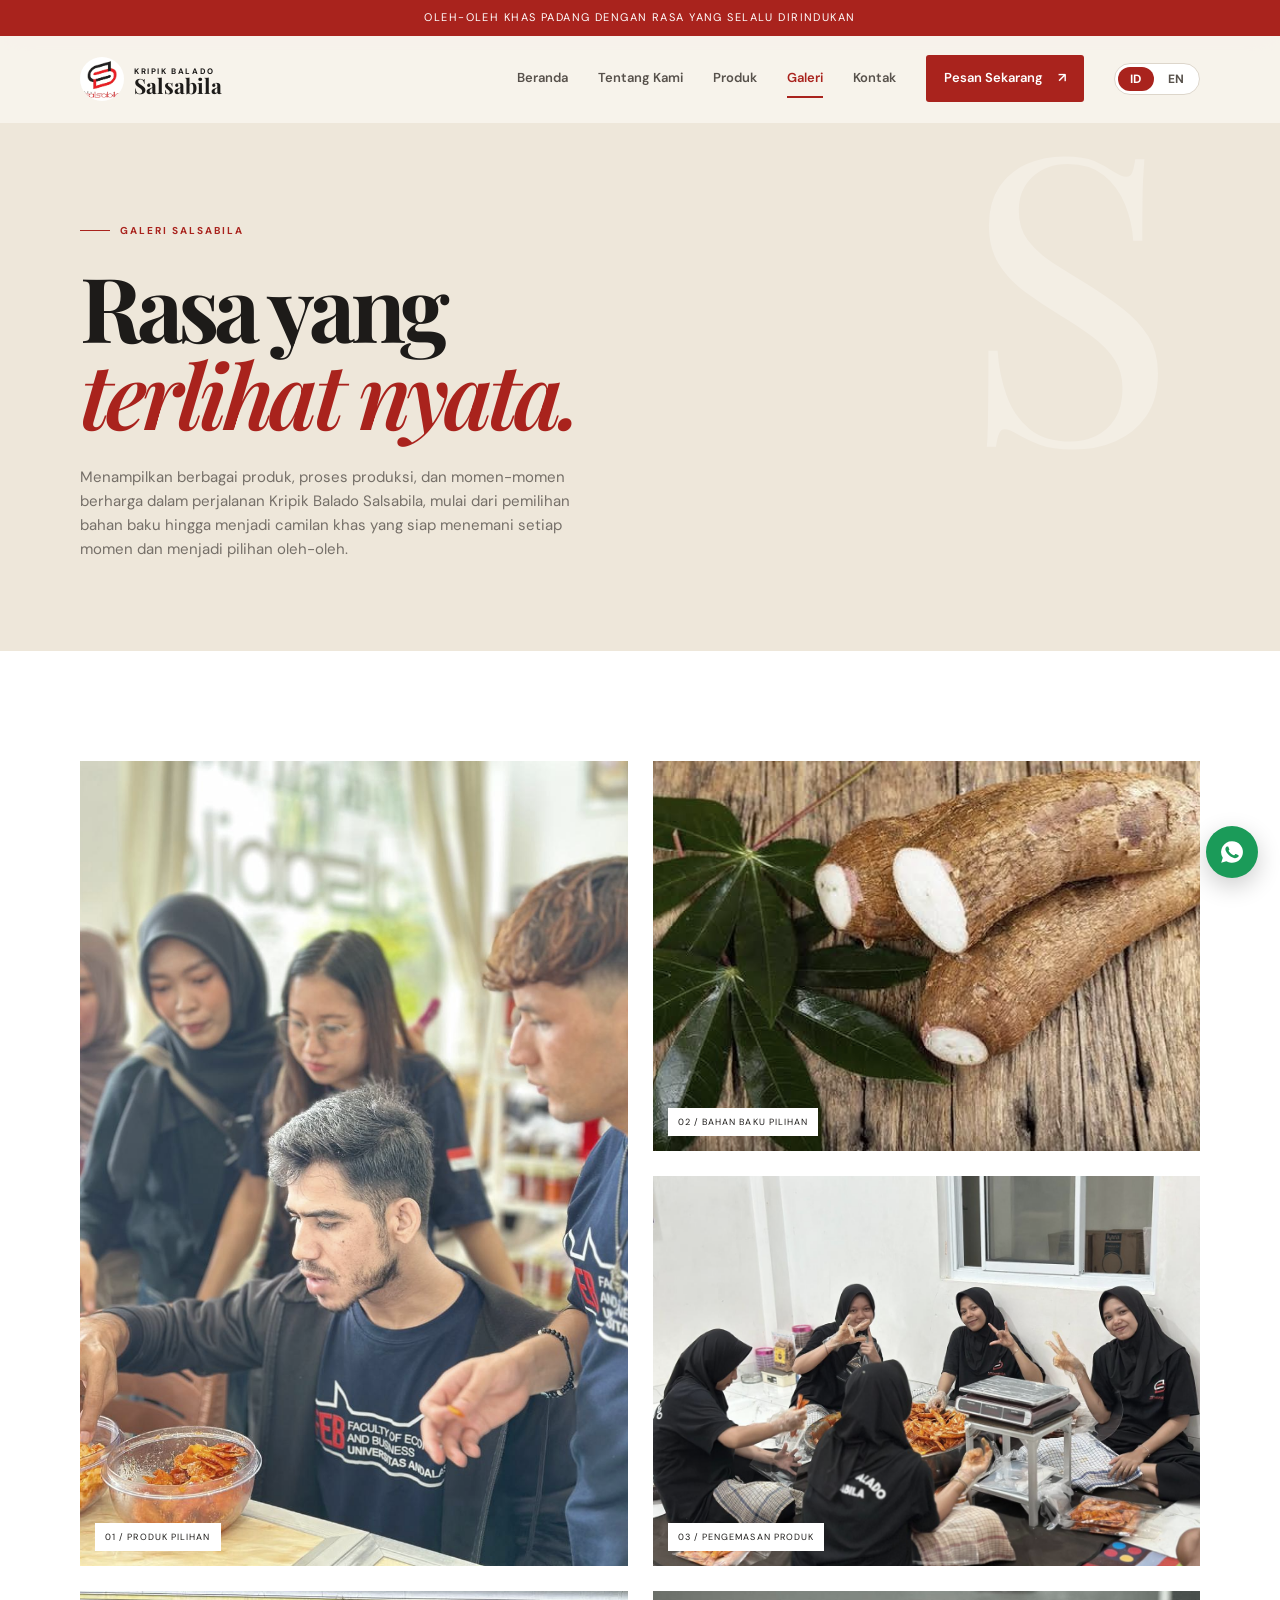
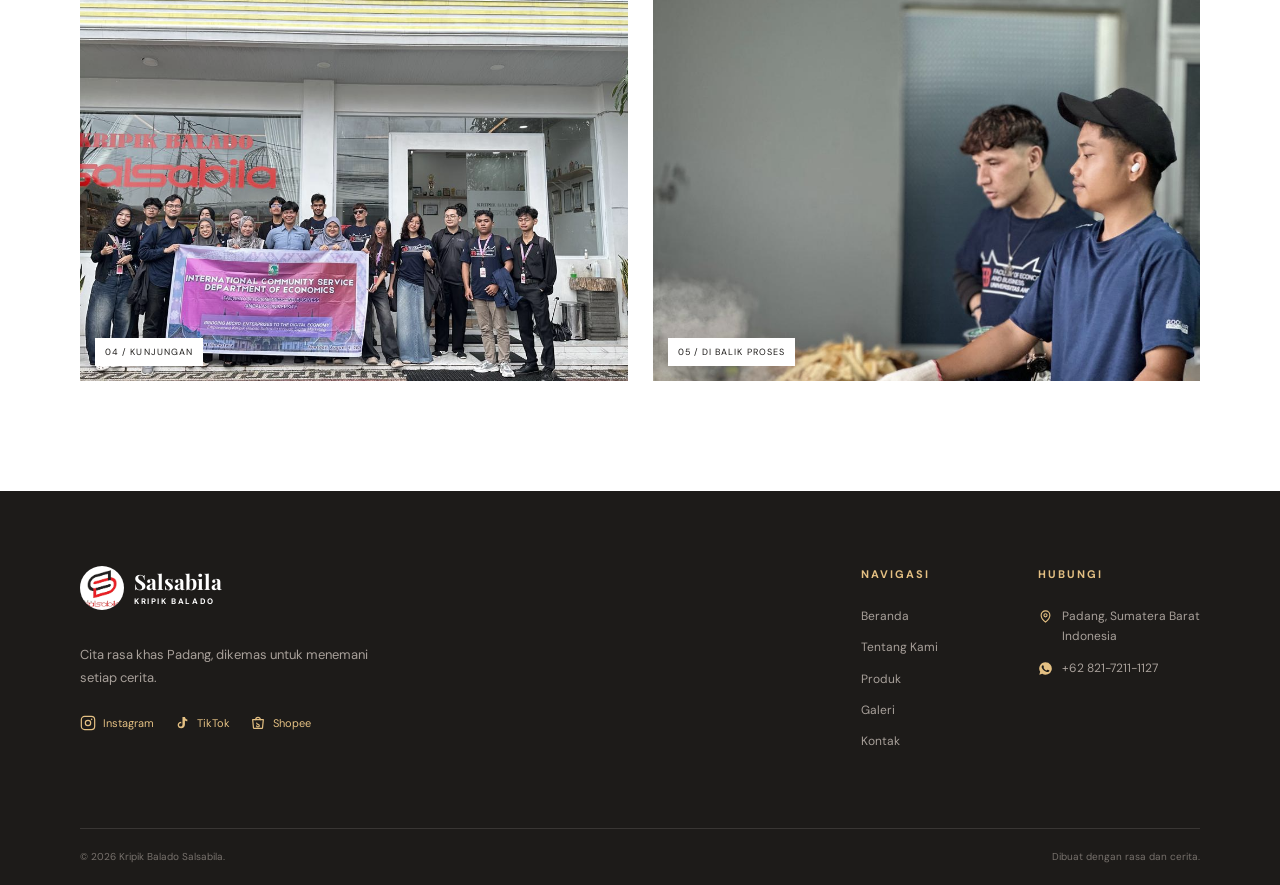
==== commit 3e0e4978: "update tambahan bahasa inggris" ====
--- a/galeri.html
+++ b/galeri.html
@@ -10,13 +10,13 @@
   <link rel="preconnect" href="https://fonts.googleapis.com">
   <link rel="preconnect" href="https://fonts.gstatic.com" crossorigin>
   <link href="https://fonts.googleapis.com/css2?family=DM+Sans:wght@400;500;600;700&family=Playfair+Display:wght@600;700;800&display=swap" rel="stylesheet">
-  <link rel="stylesheet" href="assets/css/style.css?v=6">
-  <link rel="stylesheet" href="assets/css/components.css?v=6">
-  <link rel="stylesheet" href="assets/css/responsive.css?v=6">
+  <link rel="stylesheet" href="assets/css/style.css?v=7">
+  <link rel="stylesheet" href="assets/css/components.css?v=7">
+  <link rel="stylesheet" href="assets/css/responsive.css?v=7">
 </head>
 
 <body>
-  <div class="announcement-bar">Oleh-oleh khas Padang dengan rasa yang selalu dirindukan</div>
+  <div class="announcement-bar" data-i18n="ann.short">Oleh-oleh khas Padang dengan rasa yang selalu dirindukan</div>
 
   <header class="site-header" id="siteHeader">
     <div class="container nav-wrapper">
@@ -24,16 +24,16 @@
         <span class="brand-mark"><img src="assets/images/logo.png" alt="Logo Kripik Balado Salsabila"></span>
         <span class="brand-text"><small>KRIPIK BALADO</small><strong>Salsabila</strong></span>
       </a>
-      <button class="nav-toggle" id="navToggle" aria-label="Buka menu" aria-expanded="false">
+      <button class="nav-toggle" id="navToggle" aria-label="Buka menu" aria-expanded="false" data-i18n-attr="aria-label:nav.toggleLabel">
         <span></span><span></span><span></span>
       </button>
       <nav class="main-nav" id="mainNav">
-        <a href="index.html">Beranda</a>
-        <a href="tentang.html">Tentang Kami</a>
-        <a href="produk.html">Produk</a>
-        <a class="active" href="galeri.html">Galeri</a>
-        <a href="kontak.html">Kontak</a>
-        <a class="nav-cta" href="https://wa.me/6282172111127?text=Halo%20Kripik%20Balado%20Salsabila,%20saya%20ingin%20memesan%20produk." target="_blank" rel="noopener noreferrer">Pesan Sekarang <span>&#8599;</span></a>
+        <a href="index.html" data-i18n="nav.home">Beranda</a>
+        <a href="tentang.html" data-i18n="nav.about">Tentang Kami</a>
+        <a href="produk.html" data-i18n="nav.products">Produk</a>
+        <a class="active" href="galeri.html" data-i18n="nav.gallery">Galeri</a>
+        <a href="kontak.html" data-i18n="nav.contact">Kontak</a>
+        <a class="nav-cta" href="https://wa.me/6282172111127?text=Halo%20Kripik%20Balado%20Salsabila,%20saya%20ingin%20memesan%20produk." target="_blank" rel="noopener noreferrer" data-i18n="nav.order">Pesan Sekarang <span>&#8599;</span></a>
       </nav>
     </div>
   </header>
@@ -41,9 +41,9 @@
   <main class="page-fade">
     <section class="page-hero">
       <div class="container">
-        <div class="eyebrow"><span></span> Galeri Salsabila</div>
-        <h1>Rasa yang<br><em>terlihat nyata.</em></h1>
-        <p>Menampilkan berbagai produk, proses produksi, 
+        <div class="eyebrow"><span></span> <span data-i18n="gallery.hero.eyebrow">Galeri Salsabila</span></div>
+        <h1 data-i18n="gallery.hero.title">Rasa yang<br><em>terlihat nyata.</em></h1>
+        <p data-i18n="gallery.hero.desc">Menampilkan berbagai produk, proses produksi, 
           dan momen-momen berharga dalam perjalanan Kripik Balado Salsabila, 
           mulai dari pemilihan bahan baku hingga menjadi camilan khas yang siap menemani setiap momen 
           dan menjadi pilihan oleh-oleh.</p>
@@ -54,23 +54,23 @@
       <div class="container full-gallery-grid">
         <figure class="gallery-item gallery-large reveal">
           <img src="assets/images/galeri/produkpilihan.jpg" alt="Kripik balado Salsabila">
-          <figcaption>01 / Produk pilihan</figcaption>
+          <figcaption data-i18n="gallery.cap1">01 / Produk pilihan</figcaption>
         </figure>
         <figure class="gallery-item reveal">
           <img src="assets/images/galeri/singkong.jpg" alt="Karak kaliang khas Minang">
-          <figcaption>02 / Bahan baku pilihan</figcaption>
+          <figcaption data-i18n="gallery.cap2">02 / Bahan baku pilihan</figcaption>
         </figure>
         <figure class="gallery-item reveal reveal-delay">
           <img src="assets/images/galeri/pengemasan.jpg" alt="Keripik keju Salsabila">
-          <figcaption>03 / Pengemasan produk </figcaption>
+          <figcaption data-i18n="gallery.cap3">03 / Pengemasan produk </figcaption>
         </figure>
         <figure class="gallery-item reveal">
           <img src="assets/images/galeri/kunjungan.jpg" alt="Kripik asin gurih Salsabila">
-          <figcaption>04 / Kunjungan</figcaption>
+          <figcaption data-i18n="gallery.cap4">04 / Kunjungan</figcaption>
         </figure>
         <figure class="gallery-item reveal reveal-delay">
           <img src="assets/images/galeri/menggoreng.jpg" alt="Produk Kripik Balado Salsabila">
-          <figcaption>05 / Di balik proses</figcaption>
+          <figcaption data-i18n="gallery.cap5">05 / Di balik proses</figcaption>
         </figure>
       </div>
     </section>
@@ -83,7 +83,7 @@
           <span class="brand-mark"><img src="assets/images/logo.png" alt="Logo Kripik Balado Salsabila"></span>
           <span class="brand-text"><strong>Salsabila</strong><small>KRIPIK BALADO</small></span>
         </a>
-        <p>Cita rasa khas Padang, dikemas untuk menemani setiap cerita.</p>
+        <p data-i18n="footer.tagline">Cita rasa khas Padang, dikemas untuk menemani setiap cerita.</p>
         <div class="social-links">
           <a href="https://www.instagram.com/kripikbaladosalsabila/" target="_blank" rel="noopener noreferrer" aria-label="Instagram">
             <svg viewBox="0 0 24 24" fill="none" stroke="currentColor" stroke-width="1.8" stroke-linecap="round" stroke-linejoin="round"><rect x="2" y="2" width="20" height="20" rx="5"></rect><circle cx="12" cy="12" r="4"></circle><circle cx="17.5" cy="6.5" r="1.2" fill="currentColor" stroke="none"></circle></svg>
@@ -101,19 +101,19 @@
       </div>
       <div class="footer-links">
         <div>
-          <h4>Navigasi</h4>
-          <a href="index.html">Beranda</a>
-          <a href="tentang.html">Tentang Kami</a>
-          <a href="produk.html">Produk</a>
-          <a href="galeri.html">Galeri</a>
-          <a href="kontak.html">Kontak</a>
+          <h4 data-i18n="footer.navHeading">Navigasi</h4>
+          <a href="index.html" data-i18n="nav.home">Beranda</a>
+          <a href="tentang.html" data-i18n="nav.about">Tentang Kami</a>
+          <a href="produk.html" data-i18n="nav.products">Produk</a>
+          <a href="galeri.html" data-i18n="nav.gallery">Galeri</a>
+          <a href="kontak.html" data-i18n="nav.contact">Kontak</a>
         </div>
         <div>
-          <h4>Hubungi</h4>
+          <h4 data-i18n="footer.contactHeading">Hubungi</h4>
           <div class="footer-contact">
             <p>
               <svg viewBox="0 0 24 24" fill="none" stroke="currentColor" stroke-width="1.8" stroke-linecap="round" stroke-linejoin="round"><path d="M12 21s-7-5.5-7-11a7 7 0 0 1 14 0c0 5.5-7 11-7 11z"></path><circle cx="12" cy="10" r="2.5"></circle></svg>
-              <span>Padang, Sumatera Barat<br>Indonesia</span>
+              <span data-i18n="footer.location">Padang, Sumatera Barat<br>Indonesia</span>
             </p>
             <a href="https://wa.me/6282172111127" target="_blank" rel="noopener noreferrer">
               <svg viewBox="0 0 24 24" fill="currentColor"><path d="M12 2a10 10 0 0 0-8.5 15.3L2 22l4.8-1.5A10 10 0 1 0 12 2zm5.8 14.2c-.2.7-1.4 1.3-2 1.4-.5.1-1.2.1-1.9-.1-.4-.1-1-.3-1.7-.6-3-1.3-4.9-4.3-5.1-4.5-.1-.2-1.2-1.5-1.2-2.9s.7-2 1-2.3c.2-.3.5-.3.7-.3h.5c.2 0 .4 0 .6.5l.8 2c.1.2.1.4 0 .5l-.4.5c-.2.2-.3.4-.1.7.2.3.9 1.4 1.9 2.3 1.3 1.1 2.3 1.5 2.6 1.6.3.1.5.1.7-.1l.7-.9c.2-.3.4-.2.7-.1l2 .9c.3.1.5.2.5.4.1.2.1.9-.1 1.3z"></path></svg>
@@ -124,16 +124,17 @@
       </div>
     </div>
     <div class="container footer-bottom">
-      <span>&copy; <span id="currentYear"></span> Kripik Balado Salsabila.</span>
-      <span>Dibuat dengan rasa dan cerita.</span>
+      <span>&copy; <span id="currentYear"></span> <span data-i18n="footer.copyShort">Kripik Balado Salsabila.</span></span>
+      <span data-i18n="footer.madeWith">Dibuat dengan rasa dan cerita.</span>
     </div>
   </footer>
 
-  <a class="floating-wa" href="https://wa.me/6282172111127?text=Halo%20Kripik%20Balado%20Salsabila%2C%20saya%20ingin%20bertanya." target="_blank" rel="noopener" aria-label="Chat WhatsApp">
-    <svg viewBox="0 0 24 24" fill="currentColor" aria-hidden="true"><path d="M12 2a10 10 0 0 0-8.5 15.3L2 22l4.8-1.5A10 10 0 1 0 12 2zm5.8 14.2c-.2.7-1.4 1.3-2 1.4-.5.1-1.2.1-1.9-.1-.4-.1-1-.3-1.7-.6-3-1.3-4.9-4.3-5.1-4.5-.1-.2-1.2-1.5-1.2-2.9s.7-2 1-2.3c.2-.3.5-.3.7-.3h.5c.2 0 .4 0 .6.5l.8 2c.1.2.1.4 0 .5l-.4.5c-.2.2-.3.4-.1.7.2.3.9 1.4 1.9 2.3 1.3 1.1 2.3 1.5 2.6 1.6.3.1.5.1.7-.1l.7-.9c.2-.3.4-.2.7-.1l2 .9c.3.1.5.2.5.4.1.2.1.9-.1 1.3z"></path></svg><span>Chat dengan kami</span>
+  <a class="floating-wa" href="https://wa.me/6282172111127?text=Halo%20Kripik%20Balado%20Salsabila%2C%20saya%20ingin%20bertanya." target="_blank" rel="noopener" aria-label="Chat WhatsApp" data-i18n-attr="aria-label:floating.waLabel">
+    <svg viewBox="0 0 24 24" fill="currentColor" aria-hidden="true"><path d="M12 2a10 10 0 0 0-8.5 15.3L2 22l4.8-1.5A10 10 0 1 0 12 2zm5.8 14.2c-.2.7-1.4 1.3-2 1.4-.5.1-1.2.1-1.9-.1-.4-.1-1-.3-1.7-.6-3-1.3-4.9-4.3-5.1-4.5-.1-.2-1.2-1.5-1.2-2.9s.7-2 1-2.3c.2-.3.5-.3.7-.3h.5c.2 0 .4 0 .6.5l.8 2c.1.2.1.4 0 .5l-.4.5c-.2.2-.3.4-.1.7.2.3.9 1.4 1.9 2.3 1.3 1.1 2.3 1.5 2.6 1.6.3.1.5.1.7-.1l.7-.9c.2-.3.4-.2.7-.1l2 .9c.3.1.5.2.5.4.1.2.1.9-.1 1.3z"></path></svg><span data-i18n="floating.chat">Chat dengan kami</span>
   </a>
 
-  <script src="assets/js/main.js?v=6"></script>
+  <script src="assets/js/i18n.js?v=7"></script>
+  <script src="assets/js/main.js?v=7"></script>
 </body>
 
 </html>
--- a/assets/css/style.css
+++ b/assets/css/style.css
@@ -116,10 +116,11 @@
   margin-bottom: 23px;
 }
 
-.eyebrow > span {
+.eyebrow > span:first-child {
   width: 30px;
   height: 1px;
   background: currentColor;
+  flex-shrink: 0;
 }
 
 .eyebrow.light {
--- a/assets/css/components.css
+++ b/assets/css/components.css
@@ -1601,3 +1601,43 @@
   width: 12px;
   height: 12px;
 }
+
+/* 19. Pengalih bahasa (ID / EN) --------------------------------------------- */
+/* Tombol tambahan yang menyatu dengan gaya navigasi tanpa mengubah elemen lain. */
+.lang-switch {
+  display: inline-flex;
+  align-items: center;
+  gap: 2px;
+  padding: 3px;
+  border: 1px solid var(--line);
+  border-radius: 999px;
+  background: var(--white);
+}
+
+.lang-switch .lang-option {
+  border: 0;
+  background: transparent;
+  color: #57514b;
+  font-family: inherit;
+  font-size: 12px;
+  font-weight: 700;
+  letter-spacing: 0.02em;
+  line-height: 1;
+  padding: 6px 12px;
+  border-radius: 999px;
+  cursor: pointer;
+  transition: background var(--transition), color var(--transition);
+}
+
+.lang-switch .lang-option:hover {
+  color: var(--red);
+}
+
+.lang-switch .lang-option.active {
+  background: var(--red);
+  color: #fff;
+}
+
+.lang-switch .lang-option.active:hover {
+  color: #fff;
+}
--- a/assets/css/responsive.css
+++ b/assets/css/responsive.css
@@ -125,6 +125,11 @@
     margin-top: 15px;
   }
 
+  .main-nav .lang-switch {
+    align-self: center;
+    margin-top: 15px;
+  }
+
   .hero {
     padding-top: 65px;
   }
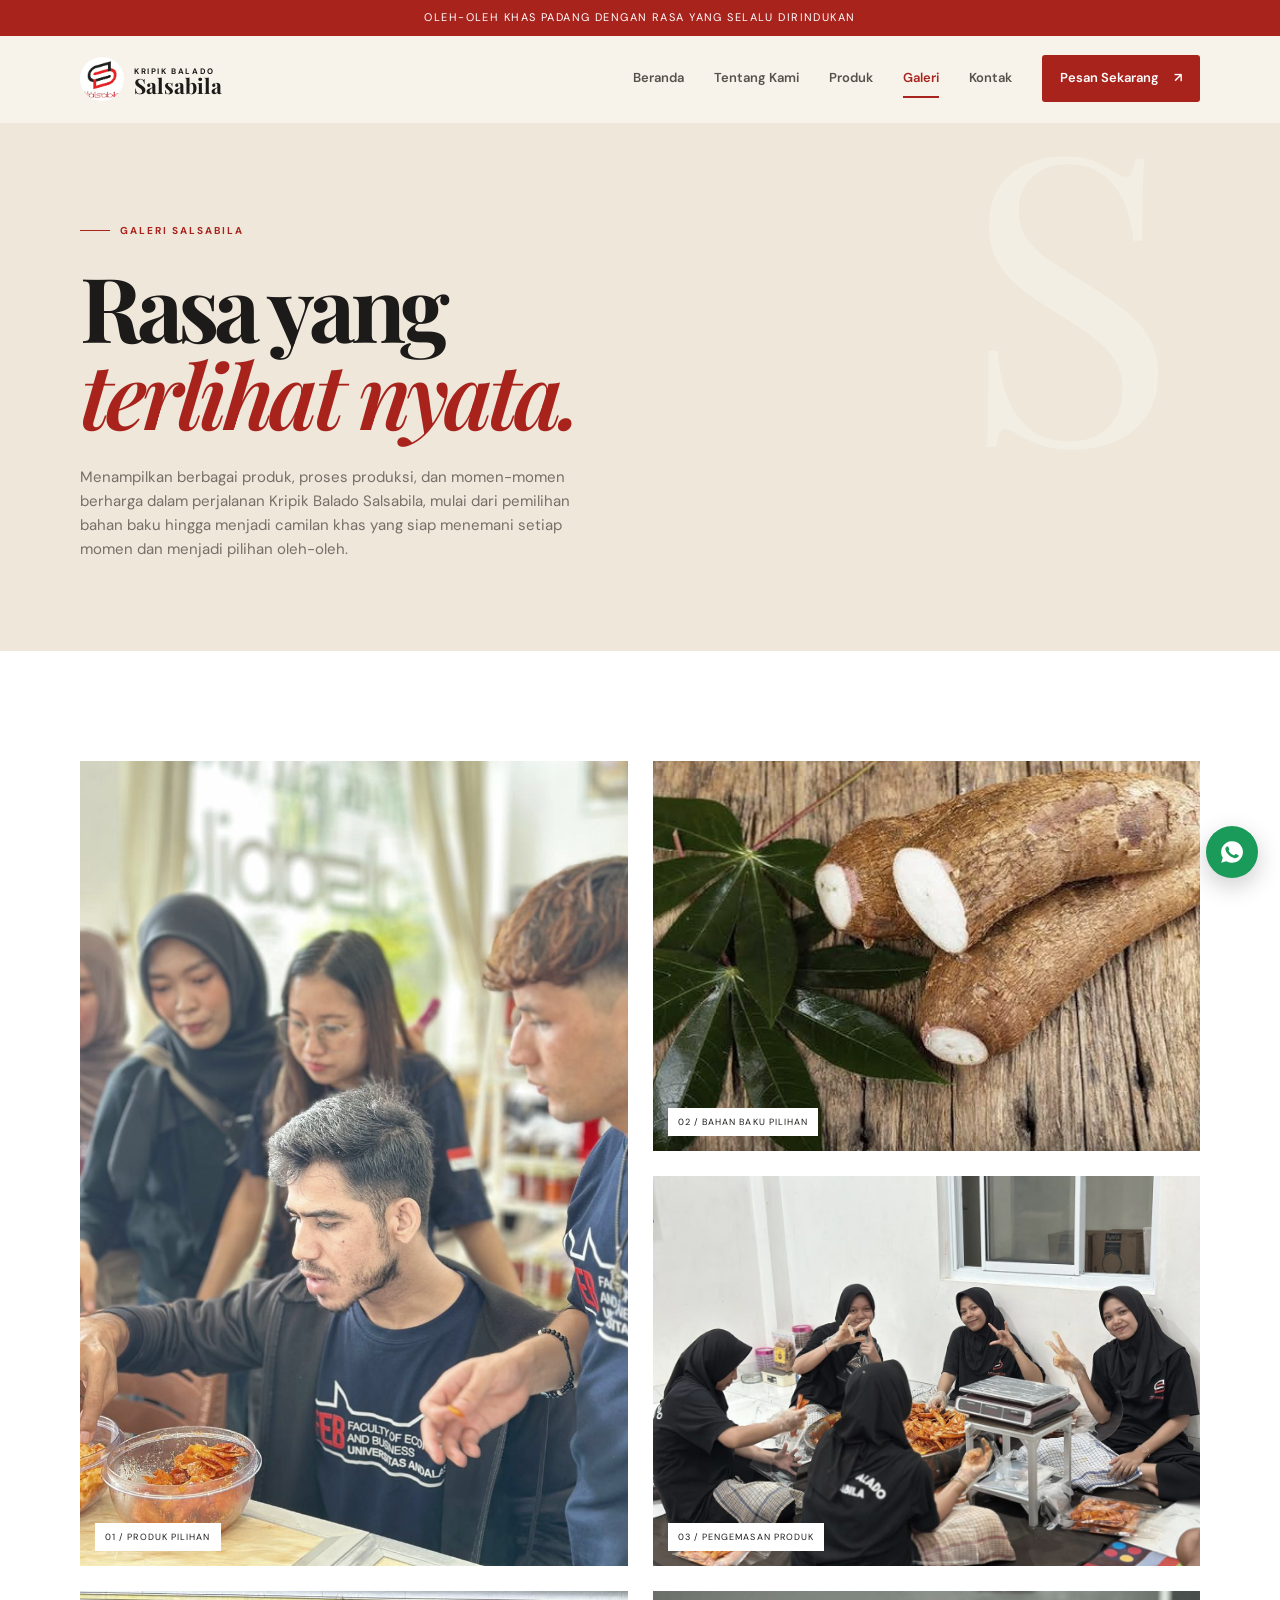
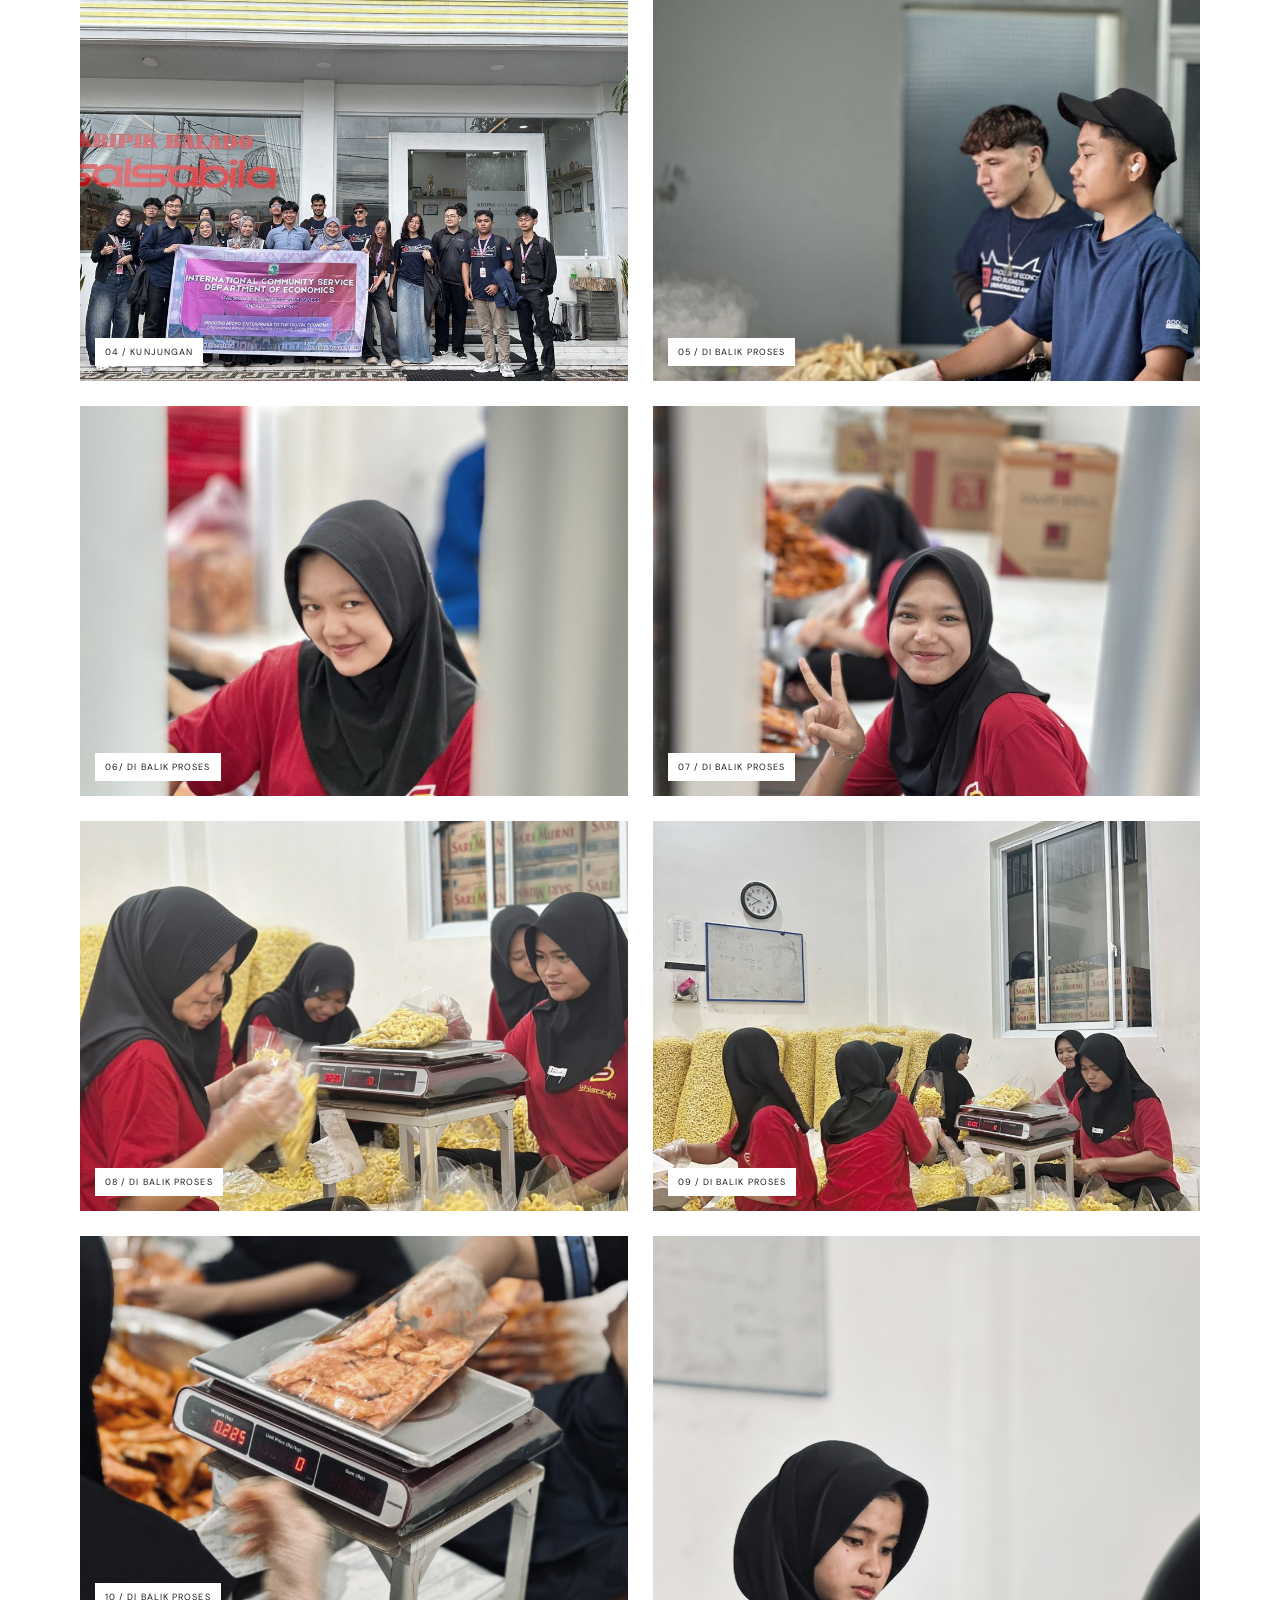
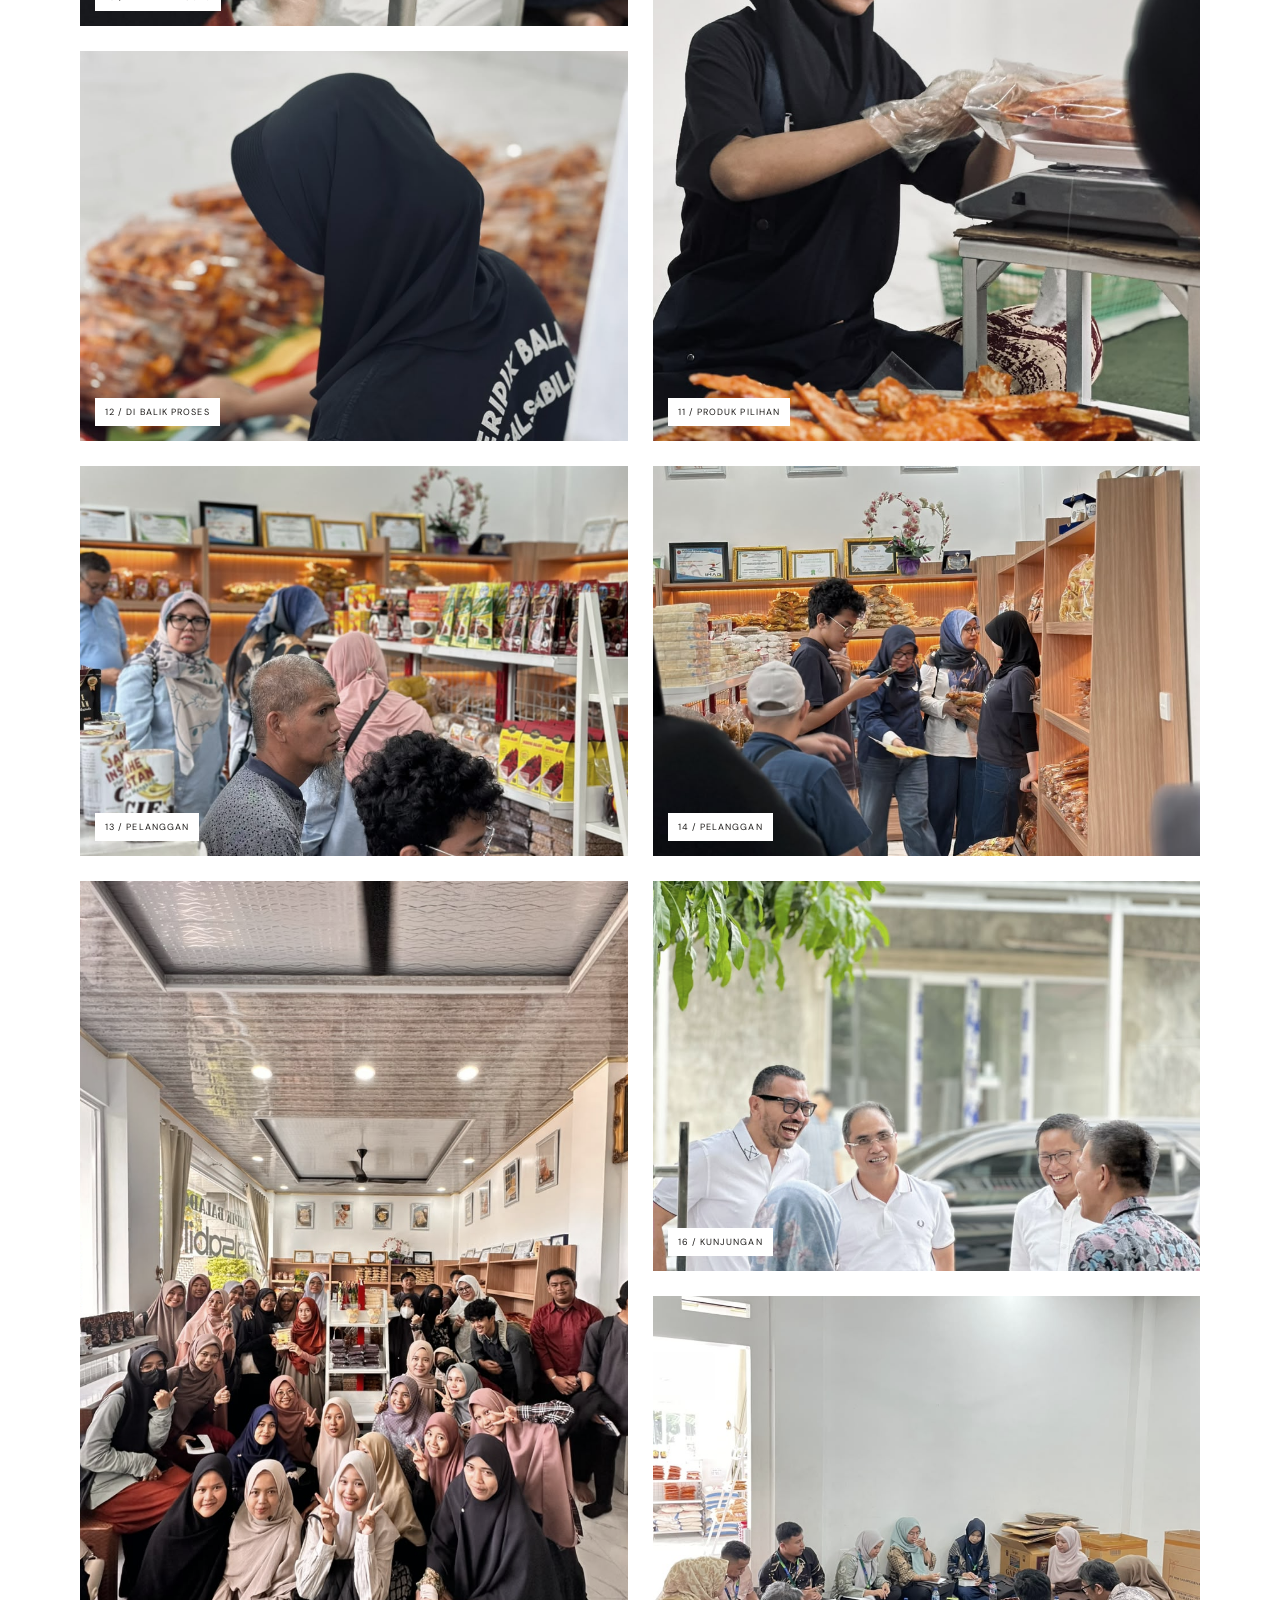
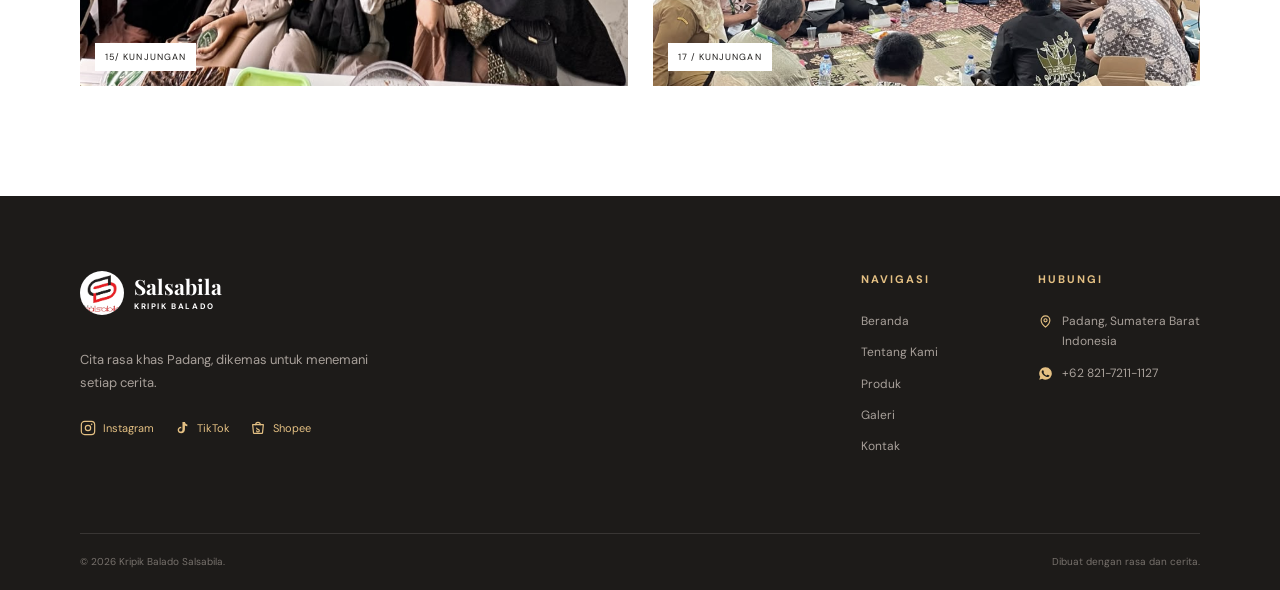
==== commit 2d0cdc83: "update lagi pembaruan beberapa layout" ====
--- a/galeri.html
+++ b/galeri.html
@@ -10,13 +10,13 @@
   <link rel="preconnect" href="https://fonts.googleapis.com">
   <link rel="preconnect" href="https://fonts.gstatic.com" crossorigin>
   <link href="https://fonts.googleapis.com/css2?family=DM+Sans:wght@400;500;600;700&family=Playfair+Display:wght@600;700;800&display=swap" rel="stylesheet">
-  <link rel="stylesheet" href="assets/css/style.css?v=7">
-  <link rel="stylesheet" href="assets/css/components.css?v=7">
-  <link rel="stylesheet" href="assets/css/responsive.css?v=7">
+  <link rel="stylesheet" href="assets/css/style.css?v=6">
+  <link rel="stylesheet" href="assets/css/components.css?v=6">
+  <link rel="stylesheet" href="assets/css/responsive.css?v=6">
 </head>
 
 <body>
-  <div class="announcement-bar" data-i18n="ann.short">Oleh-oleh khas Padang dengan rasa yang selalu dirindukan</div>
+  <div class="announcement-bar">Oleh-oleh khas Padang dengan rasa yang selalu dirindukan</div>
 
   <header class="site-header" id="siteHeader">
     <div class="container nav-wrapper">
@@ -24,16 +24,16 @@
         <span class="brand-mark"><img src="assets/images/logo.png" alt="Logo Kripik Balado Salsabila"></span>
         <span class="brand-text"><small>KRIPIK BALADO</small><strong>Salsabila</strong></span>
       </a>
-      <button class="nav-toggle" id="navToggle" aria-label="Buka menu" aria-expanded="false" data-i18n-attr="aria-label:nav.toggleLabel">
+      <button class="nav-toggle" id="navToggle" aria-label="Buka menu" aria-expanded="false">
         <span></span><span></span><span></span>
       </button>
       <nav class="main-nav" id="mainNav">
-        <a href="index.html" data-i18n="nav.home">Beranda</a>
-        <a href="tentang.html" data-i18n="nav.about">Tentang Kami</a>
-        <a href="produk.html" data-i18n="nav.products">Produk</a>
-        <a class="active" href="galeri.html" data-i18n="nav.gallery">Galeri</a>
-        <a href="kontak.html" data-i18n="nav.contact">Kontak</a>
-        <a class="nav-cta" href="https://wa.me/6282172111127?text=Halo%20Kripik%20Balado%20Salsabila,%20saya%20ingin%20memesan%20produk." target="_blank" rel="noopener noreferrer" data-i18n="nav.order">Pesan Sekarang <span>&#8599;</span></a>
+        <a href="index.html">Beranda</a>
+        <a href="tentang.html">Tentang Kami</a>
+        <a href="produk.html">Produk</a>
+        <a class="active" href="galeri.html">Galeri</a>
+        <a href="kontak.html">Kontak</a>
+        <a class="nav-cta" href="https://wa.me/6282172111127?text=Halo%20Kripik%20Balado%20Salsabila,%20saya%20ingin%20memesan%20produk." target="_blank" rel="noopener noreferrer">Pesan Sekarang <span>&#8599;</span></a>
       </nav>
     </div>
   </header>
@@ -41,9 +41,9 @@
   <main class="page-fade">
     <section class="page-hero">
       <div class="container">
-        <div class="eyebrow"><span></span> <span data-i18n="gallery.hero.eyebrow">Galeri Salsabila</span></div>
-        <h1 data-i18n="gallery.hero.title">Rasa yang<br><em>terlihat nyata.</em></h1>
-        <p data-i18n="gallery.hero.desc">Menampilkan berbagai produk, proses produksi, 
+        <div class="eyebrow"><span></span> Galeri Salsabila</div>
+        <h1>Rasa yang<br><em>terlihat nyata.</em></h1>
+        <p>Menampilkan berbagai produk, proses produksi, 
           dan momen-momen berharga dalam perjalanan Kripik Balado Salsabila, 
           mulai dari pemilihan bahan baku hingga menjadi camilan khas yang siap menemani setiap momen 
           dan menjadi pilihan oleh-oleh.</p>
@@ -54,24 +54,74 @@
       <div class="container full-gallery-grid">
         <figure class="gallery-item gallery-large reveal">
           <img src="assets/images/galeri/produkpilihan.jpg" alt="Kripik balado Salsabila">
-          <figcaption data-i18n="gallery.cap1">01 / Produk pilihan</figcaption>
+          <figcaption>01 / Produk pilihan</figcaption>
         </figure>
         <figure class="gallery-item reveal">
           <img src="assets/images/galeri/singkong.jpg" alt="Karak kaliang khas Minang">
-          <figcaption data-i18n="gallery.cap2">02 / Bahan baku pilihan</figcaption>
+          <figcaption>02 / Bahan baku pilihan</figcaption>
         </figure>
         <figure class="gallery-item reveal reveal-delay">
           <img src="assets/images/galeri/pengemasan.jpg" alt="Keripik keju Salsabila">
-          <figcaption data-i18n="gallery.cap3">03 / Pengemasan produk </figcaption>
+          <figcaption>03 / Pengemasan produk </figcaption>
         </figure>
         <figure class="gallery-item reveal">
           <img src="assets/images/galeri/kunjungan.jpg" alt="Kripik asin gurih Salsabila">
-          <figcaption data-i18n="gallery.cap4">04 / Kunjungan</figcaption>
+          <figcaption>04 / Kunjungan</figcaption>
         </figure>
         <figure class="gallery-item reveal reveal-delay">
           <img src="assets/images/galeri/menggoreng.jpg" alt="Produk Kripik Balado Salsabila">
-          <figcaption data-i18n="gallery.cap5">05 / Di balik proses</figcaption>
+          <figcaption>05 / Di balik proses</figcaption>
         </figure>
+
+        <figure class="gallery-item reveal reveal-delay">
+          <img src="assets/images/galeri/6.jpeg" alt="Produk Kripik Balado Salsabila">
+          <figcaption>06/ Di balik proses</figcaption>
+        </figure>
+        <figure class="gallery-item reveal reveal-delay">
+          <img src="assets/images/galeri/7.jpeg" alt="Produk Kripik Balado Salsabila">
+          <figcaption>07 / Di balik proses</figcaption>
+        </figure>
+        <figure class="gallery-item reveal reveal-delay">
+          <img src="assets/images/galeri/8.jpeg" alt="Produk Kripik Balado Salsabila">
+          <figcaption>08 / Di balik proses</figcaption>
+        </figure>
+        <figure class="gallery-item reveal reveal-delay">
+          <img src="assets/images/galeri/9.jpeg" alt="Produk Kripik Balado Salsabila">
+          <figcaption>09 / Di balik proses</figcaption>
+        </figure>
+        <figure class="gallery-item reveal reveal-delay">
+          <img src="assets/images/galeri/10.jpeg" alt="Produk Kripik Balado Salsabila">
+          <figcaption>10 / Di balik proses</figcaption>
+        </figure>
+        <figure class="gallery-item gallery-large reveal">
+          <img src="assets/images/galeri/11.jpeg" alt="Kripik balado Salsabila">
+          <figcaption>11 / Produk pilihan</figcaption>
+        </figure>
+        <figure class="gallery-item reveal reveal-delay">
+          <img src="assets/images/galeri/12.jpeg" alt="Produk Kripik Balado Salsabila">
+          <figcaption>12 / Di balik proses</figcaption>
+        </figure>
+        <figure class="gallery-item reveal reveal-delay">
+          <img src="assets/images/galeri/13.jpeg" alt="Produk Kripik Balado Salsabila">
+          <figcaption>13 / Pelanggan </figcaption>
+        </figure>
+        <figure class="gallery-item reveal reveal-delay">
+          <img src="assets/images/galeri/14.jpeg" alt="Produk Kripik Balado Salsabila">
+          <figcaption>14 / Pelanggan </figcaption>
+        </figure>
+        <figure class="gallery-item gallery-large reveal">
+          <img src="assets/images/galeri/15.jpeg" alt="Produk Kripik Balado Salsabila">
+          <figcaption>15/ Kunjungan</figcaption>
+        </figure>
+        <figure class="gallery-item reveal reveal-delay">
+          <img src="assets/images/galeri/16.jpeg" alt="Produk Kripik Balado Salsabila">
+          <figcaption>16 / Kunjungan</figcaption>
+        </figure>
+         <figure class="gallery-item reveal reveal-delay">
+          <img src="assets/images/galeri/17.jpeg" alt="Produk Kripik Balado Salsabila">
+          <figcaption>17 / Kunjungan</figcaption>
+        </figure>
+        
       </div>
     </section>
   </main>
@@ -83,7 +133,7 @@
           <span class="brand-mark"><img src="assets/images/logo.png" alt="Logo Kripik Balado Salsabila"></span>
           <span class="brand-text"><strong>Salsabila</strong><small>KRIPIK BALADO</small></span>
         </a>
-        <p data-i18n="footer.tagline">Cita rasa khas Padang, dikemas untuk menemani setiap cerita.</p>
+        <p>Cita rasa khas Padang, dikemas untuk menemani setiap cerita.</p>
         <div class="social-links">
           <a href="https://www.instagram.com/kripikbaladosalsabila/" target="_blank" rel="noopener noreferrer" aria-label="Instagram">
             <svg viewBox="0 0 24 24" fill="none" stroke="currentColor" stroke-width="1.8" stroke-linecap="round" stroke-linejoin="round"><rect x="2" y="2" width="20" height="20" rx="5"></rect><circle cx="12" cy="12" r="4"></circle><circle cx="17.5" cy="6.5" r="1.2" fill="currentColor" stroke="none"></circle></svg>
@@ -101,19 +151,19 @@
       </div>
       <div class="footer-links">
         <div>
-          <h4 data-i18n="footer.navHeading">Navigasi</h4>
-          <a href="index.html" data-i18n="nav.home">Beranda</a>
-          <a href="tentang.html" data-i18n="nav.about">Tentang Kami</a>
-          <a href="produk.html" data-i18n="nav.products">Produk</a>
-          <a href="galeri.html" data-i18n="nav.gallery">Galeri</a>
-          <a href="kontak.html" data-i18n="nav.contact">Kontak</a>
+          <h4>Navigasi</h4>
+          <a href="index.html">Beranda</a>
+          <a href="tentang.html">Tentang Kami</a>
+          <a href="produk.html">Produk</a>
+          <a href="galeri.html">Galeri</a>
+          <a href="kontak.html">Kontak</a>
         </div>
         <div>
-          <h4 data-i18n="footer.contactHeading">Hubungi</h4>
+          <h4>Hubungi</h4>
           <div class="footer-contact">
             <p>
               <svg viewBox="0 0 24 24" fill="none" stroke="currentColor" stroke-width="1.8" stroke-linecap="round" stroke-linejoin="round"><path d="M12 21s-7-5.5-7-11a7 7 0 0 1 14 0c0 5.5-7 11-7 11z"></path><circle cx="12" cy="10" r="2.5"></circle></svg>
-              <span data-i18n="footer.location">Padang, Sumatera Barat<br>Indonesia</span>
+              <span>Padang, Sumatera Barat<br>Indonesia</span>
             </p>
             <a href="https://wa.me/6282172111127" target="_blank" rel="noopener noreferrer">
               <svg viewBox="0 0 24 24" fill="currentColor"><path d="M12 2a10 10 0 0 0-8.5 15.3L2 22l4.8-1.5A10 10 0 1 0 12 2zm5.8 14.2c-.2.7-1.4 1.3-2 1.4-.5.1-1.2.1-1.9-.1-.4-.1-1-.3-1.7-.6-3-1.3-4.9-4.3-5.1-4.5-.1-.2-1.2-1.5-1.2-2.9s.7-2 1-2.3c.2-.3.5-.3.7-.3h.5c.2 0 .4 0 .6.5l.8 2c.1.2.1.4 0 .5l-.4.5c-.2.2-.3.4-.1.7.2.3.9 1.4 1.9 2.3 1.3 1.1 2.3 1.5 2.6 1.6.3.1.5.1.7-.1l.7-.9c.2-.3.4-.2.7-.1l2 .9c.3.1.5.2.5.4.1.2.1.9-.1 1.3z"></path></svg>
@@ -124,17 +174,16 @@
       </div>
     </div>
     <div class="container footer-bottom">
-      <span>&copy; <span id="currentYear"></span> <span data-i18n="footer.copyShort">Kripik Balado Salsabila.</span></span>
-      <span data-i18n="footer.madeWith">Dibuat dengan rasa dan cerita.</span>
+      <span>&copy; <span id="currentYear"></span> Kripik Balado Salsabila.</span>
+      <span>Dibuat dengan rasa dan cerita.</span>
     </div>
   </footer>
 
-  <a class="floating-wa" href="https://wa.me/6282172111127?text=Halo%20Kripik%20Balado%20Salsabila%2C%20saya%20ingin%20bertanya." target="_blank" rel="noopener" aria-label="Chat WhatsApp" data-i18n-attr="aria-label:floating.waLabel">
-    <svg viewBox="0 0 24 24" fill="currentColor" aria-hidden="true"><path d="M12 2a10 10 0 0 0-8.5 15.3L2 22l4.8-1.5A10 10 0 1 0 12 2zm5.8 14.2c-.2.7-1.4 1.3-2 1.4-.5.1-1.2.1-1.9-.1-.4-.1-1-.3-1.7-.6-3-1.3-4.9-4.3-5.1-4.5-.1-.2-1.2-1.5-1.2-2.9s.7-2 1-2.3c.2-.3.5-.3.7-.3h.5c.2 0 .4 0 .6.5l.8 2c.1.2.1.4 0 .5l-.4.5c-.2.2-.3.4-.1.7.2.3.9 1.4 1.9 2.3 1.3 1.1 2.3 1.5 2.6 1.6.3.1.5.1.7-.1l.7-.9c.2-.3.4-.2.7-.1l2 .9c.3.1.5.2.5.4.1.2.1.9-.1 1.3z"></path></svg><span data-i18n="floating.chat">Chat dengan kami</span>
+  <a class="floating-wa" href="https://wa.me/6282172111127?text=Halo%20Kripik%20Balado%20Salsabila%2C%20saya%20ingin%20bertanya." target="_blank" rel="noopener" aria-label="Chat WhatsApp">
+    <svg viewBox="0 0 24 24" fill="currentColor" aria-hidden="true"><path d="M12 2a10 10 0 0 0-8.5 15.3L2 22l4.8-1.5A10 10 0 1 0 12 2zm5.8 14.2c-.2.7-1.4 1.3-2 1.4-.5.1-1.2.1-1.9-.1-.4-.1-1-.3-1.7-.6-3-1.3-4.9-4.3-5.1-4.5-.1-.2-1.2-1.5-1.2-2.9s.7-2 1-2.3c.2-.3.5-.3.7-.3h.5c.2 0 .4 0 .6.5l.8 2c.1.2.1.4 0 .5l-.4.5c-.2.2-.3.4-.1.7.2.3.9 1.4 1.9 2.3 1.3 1.1 2.3 1.5 2.6 1.6.3.1.5.1.7-.1l.7-.9c.2-.3.4-.2.7-.1l2 .9c.3.1.5.2.5.4.1.2.1.9-.1 1.3z"></path></svg><span>Chat dengan kami</span>
   </a>
 
-  <script src="assets/js/i18n.js?v=7"></script>
-  <script src="assets/js/main.js?v=7"></script>
+  <script src="assets/js/main.js?v=6"></script>
 </body>
 
 </html>
--- a/assets/css/style.css
+++ b/assets/css/style.css
@@ -116,11 +116,10 @@
   margin-bottom: 23px;
 }
 
-.eyebrow > span:first-child {
+.eyebrow > span {
   width: 30px;
   height: 1px;
   background: currentColor;
-  flex-shrink: 0;
 }
 
 .eyebrow.light {
--- a/assets/css/components.css
+++ b/assets/css/components.css
@@ -1601,43 +1601,3 @@
   width: 12px;
   height: 12px;
 }
-
-/* 19. Pengalih bahasa (ID / EN) --------------------------------------------- */
-/* Tombol tambahan yang menyatu dengan gaya navigasi tanpa mengubah elemen lain. */
-.lang-switch {
-  display: inline-flex;
-  align-items: center;
-  gap: 2px;
-  padding: 3px;
-  border: 1px solid var(--line);
-  border-radius: 999px;
-  background: var(--white);
-}
-
-.lang-switch .lang-option {
-  border: 0;
-  background: transparent;
-  color: #57514b;
-  font-family: inherit;
-  font-size: 12px;
-  font-weight: 700;
-  letter-spacing: 0.02em;
-  line-height: 1;
-  padding: 6px 12px;
-  border-radius: 999px;
-  cursor: pointer;
-  transition: background var(--transition), color var(--transition);
-}
-
-.lang-switch .lang-option:hover {
-  color: var(--red);
-}
-
-.lang-switch .lang-option.active {
-  background: var(--red);
-  color: #fff;
-}
-
-.lang-switch .lang-option.active:hover {
-  color: #fff;
-}
--- a/assets/css/responsive.css
+++ b/assets/css/responsive.css
@@ -125,11 +125,6 @@
     margin-top: 15px;
   }
 
-  .main-nav .lang-switch {
-    align-self: center;
-    margin-top: 15px;
-  }
-
   .hero {
     padding-top: 65px;
   }
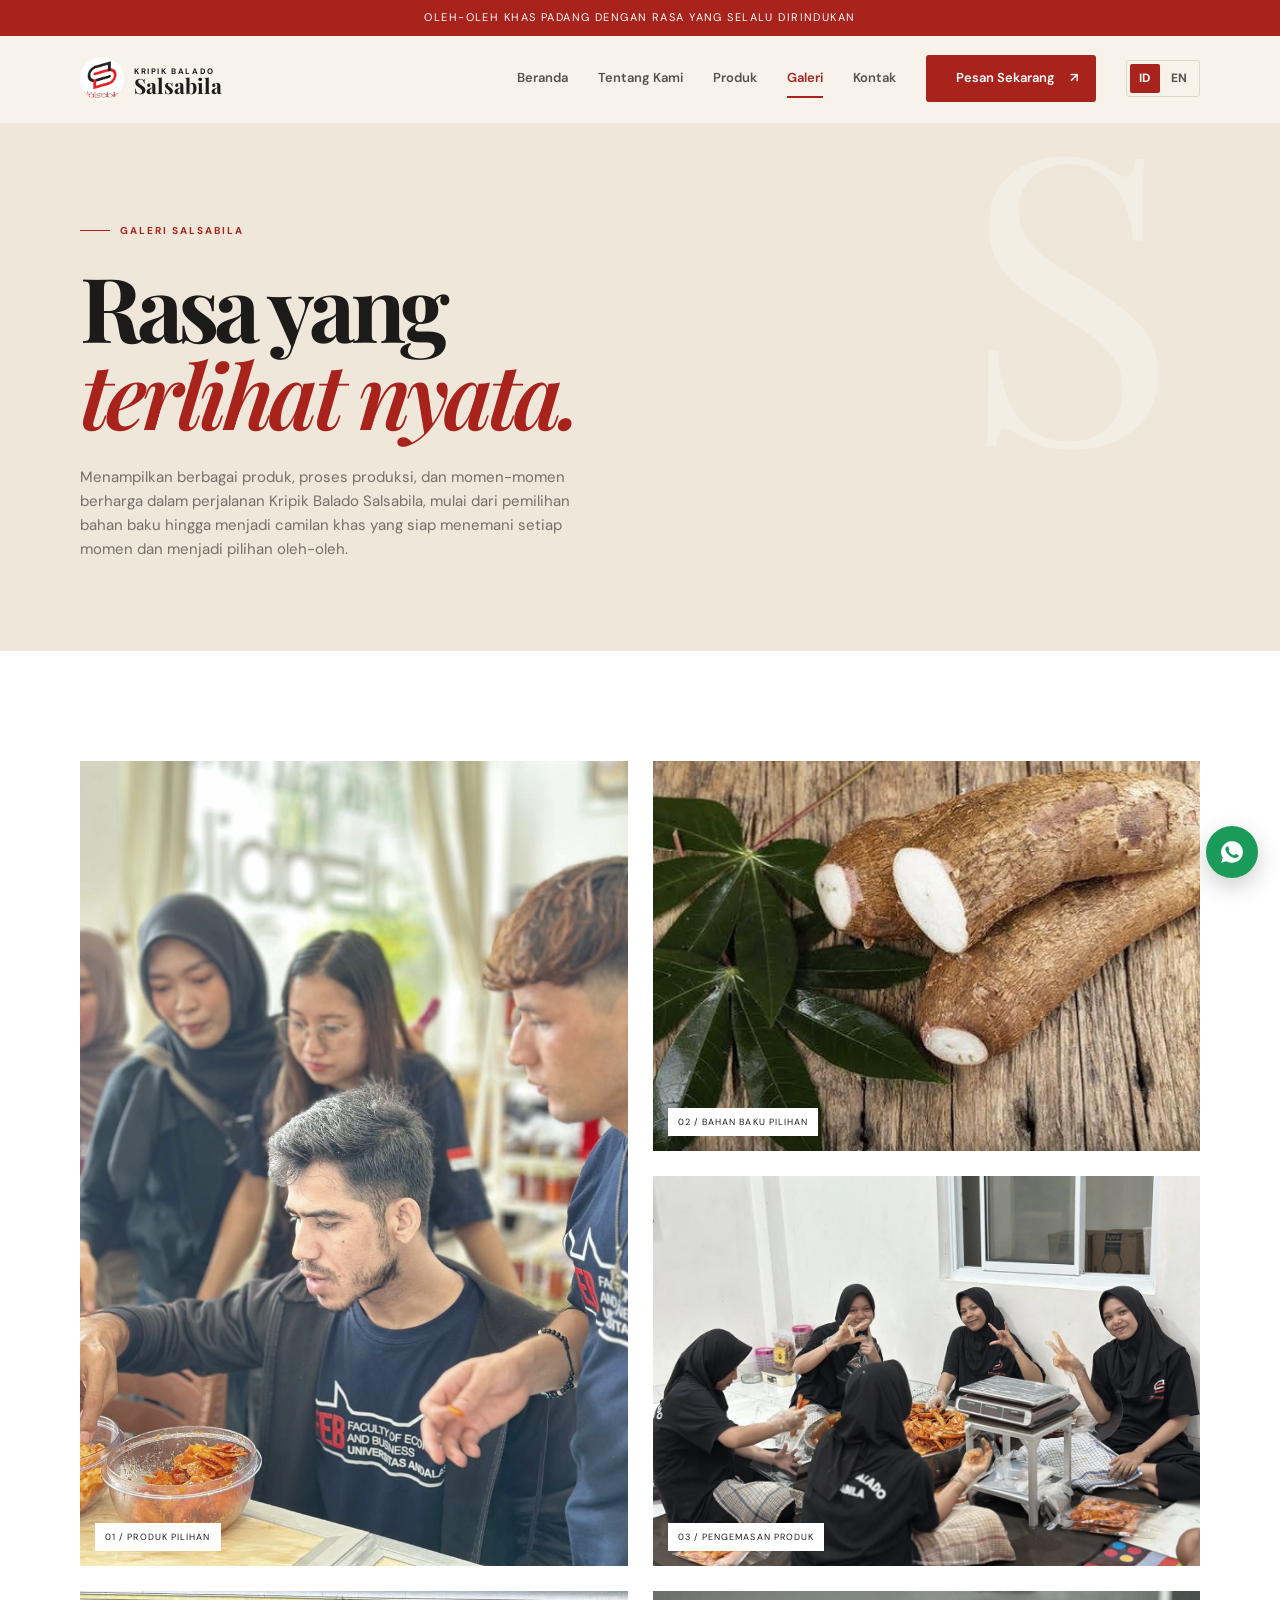
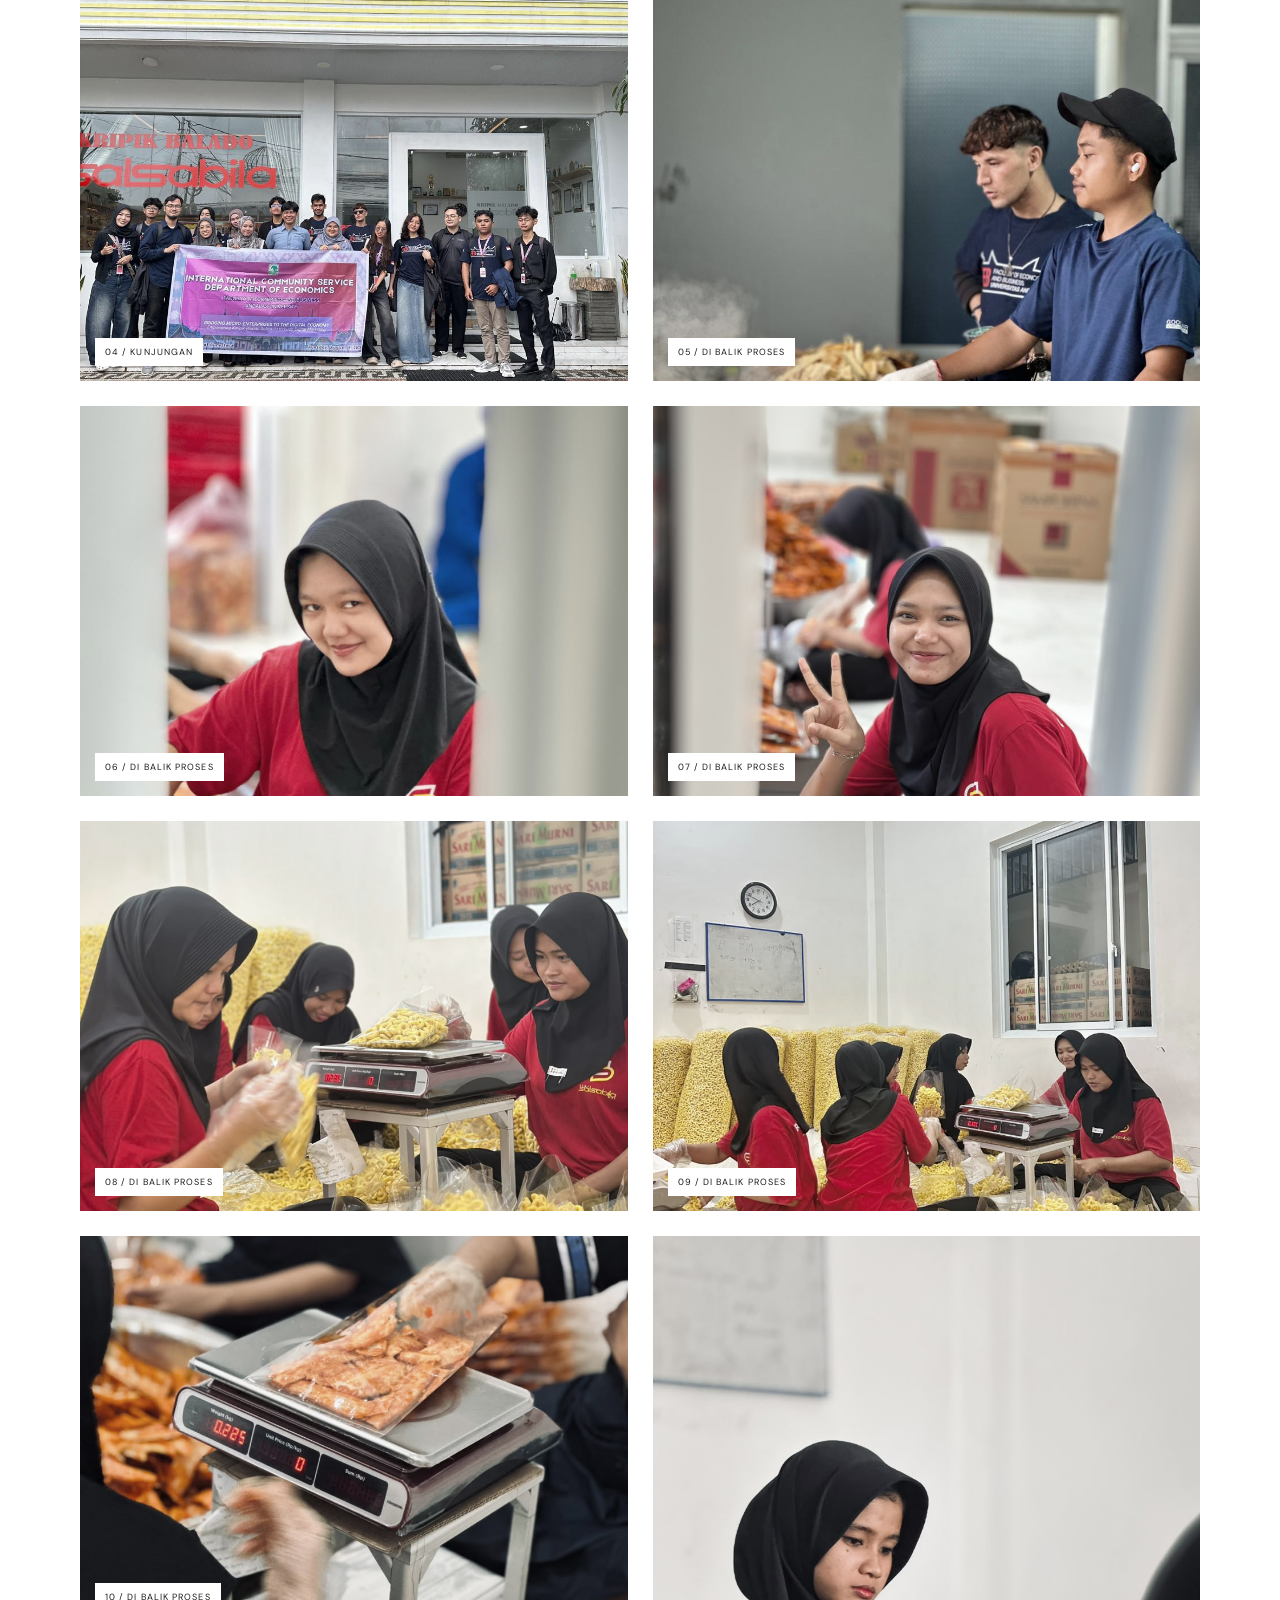
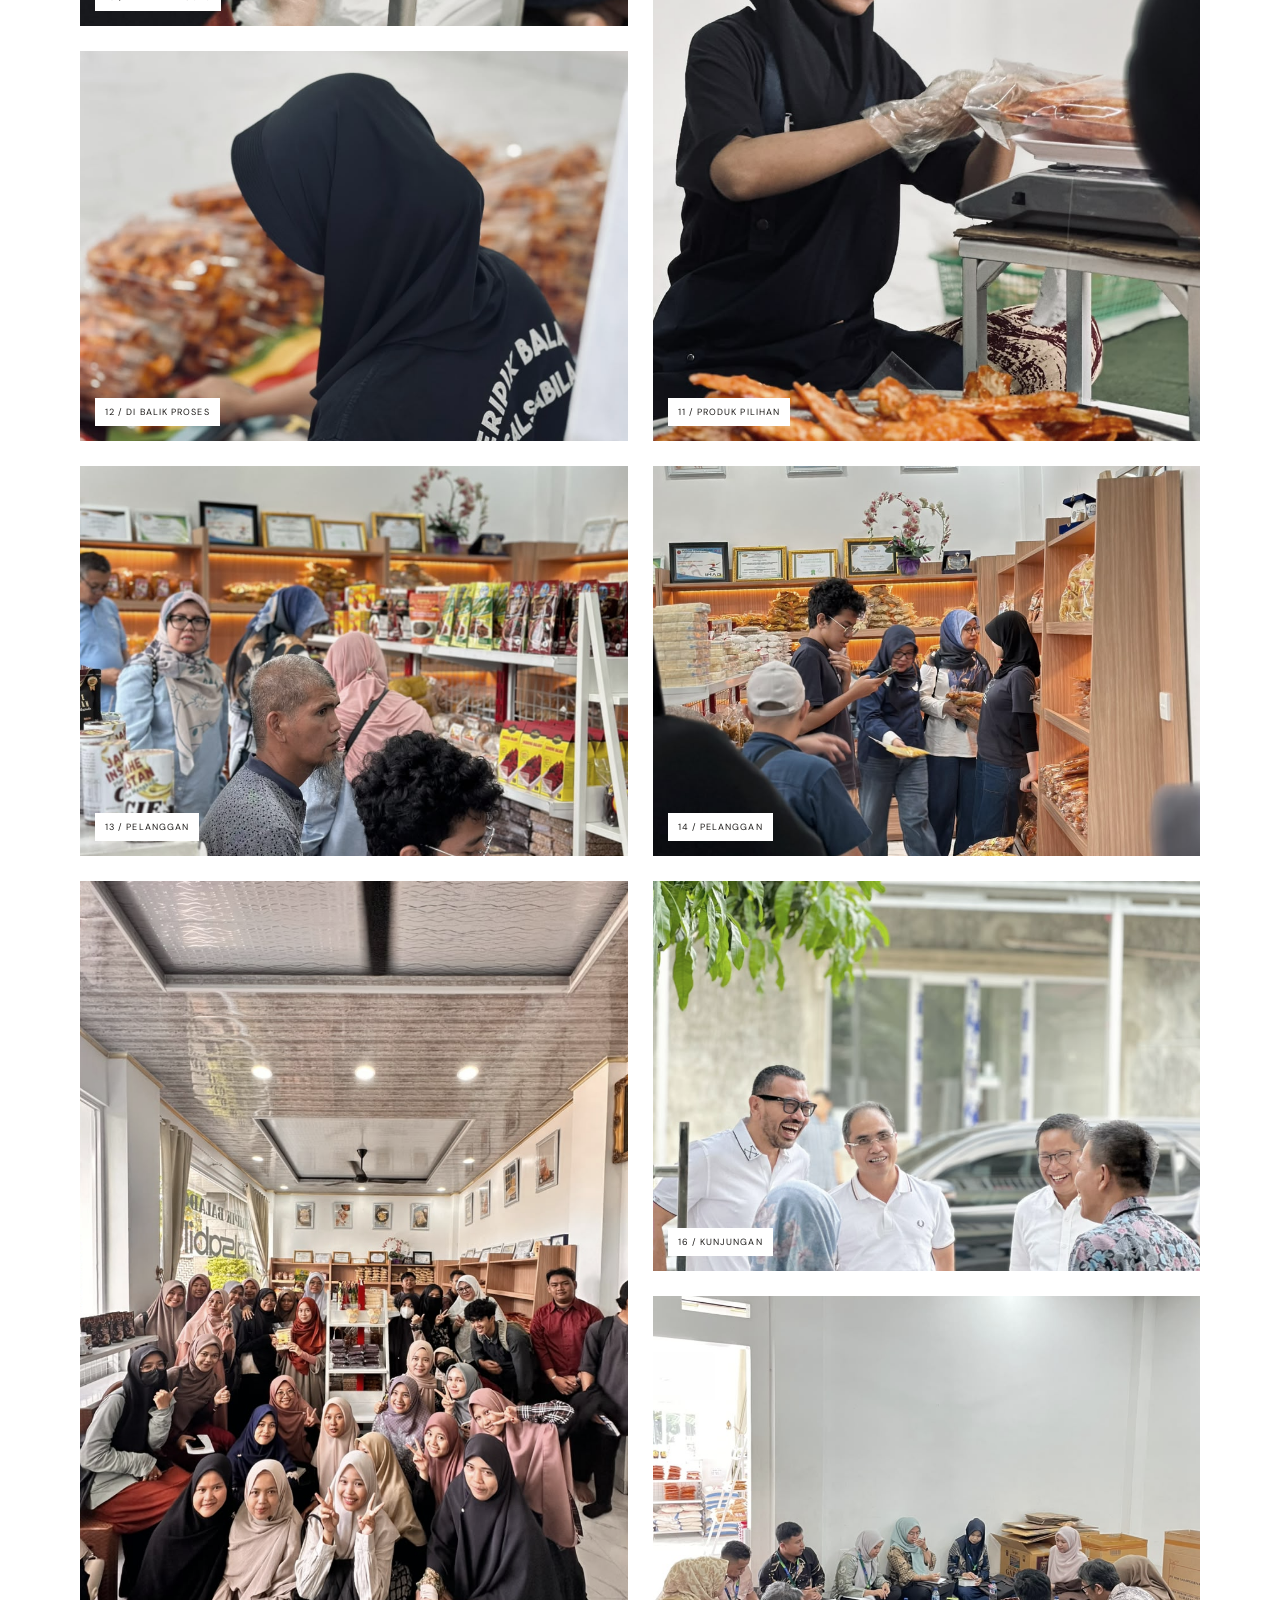
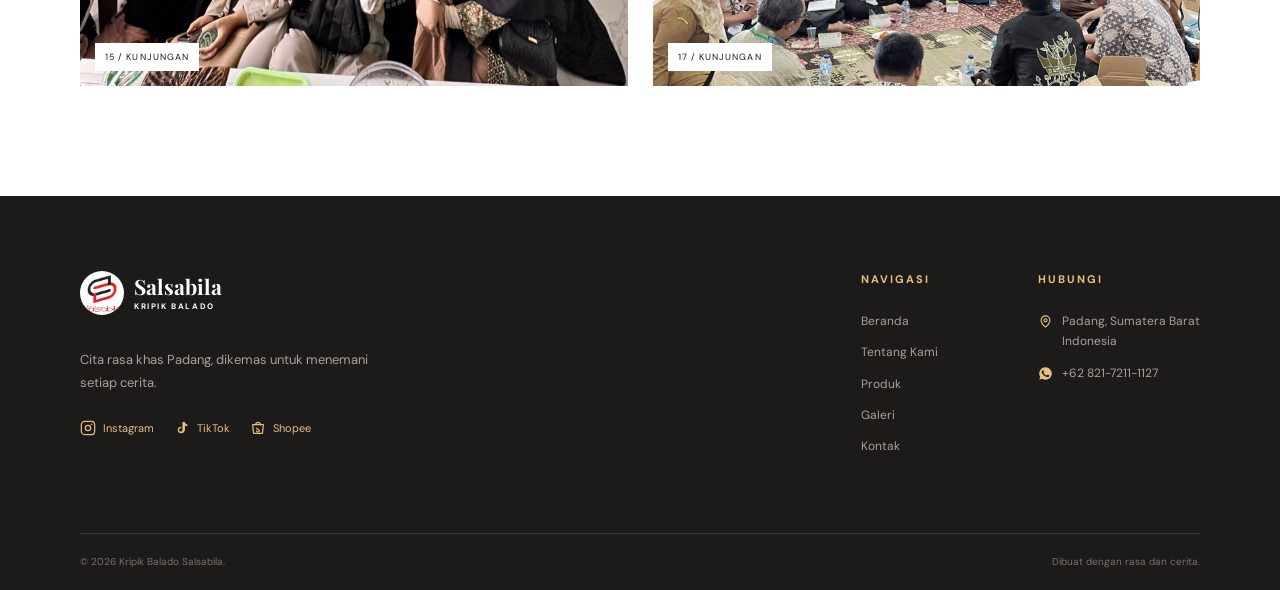
==== commit 65944cc8: "bismillah finish 1" ====
--- a/galeri.html
+++ b/galeri.html
@@ -1,5 +1,5 @@
 <!DOCTYPE html>
-<html lang="id">
+<html lang="id" data-i18n-title="galeri.title">
 
 <head>
   <meta charset="UTF-8">
@@ -10,13 +10,13 @@
   <link rel="preconnect" href="https://fonts.googleapis.com">
   <link rel="preconnect" href="https://fonts.gstatic.com" crossorigin>
   <link href="https://fonts.googleapis.com/css2?family=DM+Sans:wght@400;500;600;700&family=Playfair+Display:wght@600;700;800&display=swap" rel="stylesheet">
-  <link rel="stylesheet" href="assets/css/style.css?v=6">
-  <link rel="stylesheet" href="assets/css/components.css?v=6">
-  <link rel="stylesheet" href="assets/css/responsive.css?v=6">
+  <link rel="stylesheet" href="assets/css/style.css?v=7">
+  <link rel="stylesheet" href="assets/css/components.css?v=7">
+  <link rel="stylesheet" href="assets/css/responsive.css?v=7">
 </head>
 
 <body>
-  <div class="announcement-bar">Oleh-oleh khas Padang dengan rasa yang selalu dirindukan</div>
+  <div class="announcement-bar" data-i18n="announce.default">Oleh-oleh khas Padang dengan rasa yang selalu dirindukan</div>
 
   <header class="site-header" id="siteHeader">
     <div class="container nav-wrapper">
@@ -24,16 +24,20 @@
         <span class="brand-mark"><img src="assets/images/logo.png" alt="Logo Kripik Balado Salsabila"></span>
         <span class="brand-text"><small>KRIPIK BALADO</small><strong>Salsabila</strong></span>
       </a>
-      <button class="nav-toggle" id="navToggle" aria-label="Buka menu" aria-expanded="false">
+      <button class="nav-toggle" id="navToggle" aria-label="Buka menu" data-i18n-attr="aria-label:nav.toggle_aria" aria-expanded="false">
         <span></span><span></span><span></span>
       </button>
       <nav class="main-nav" id="mainNav">
-        <a href="index.html">Beranda</a>
-        <a href="tentang.html">Tentang Kami</a>
-        <a href="produk.html">Produk</a>
-        <a class="active" href="galeri.html">Galeri</a>
-        <a href="kontak.html">Kontak</a>
-        <a class="nav-cta" href="https://wa.me/6282172111127?text=Halo%20Kripik%20Balado%20Salsabila,%20saya%20ingin%20memesan%20produk." target="_blank" rel="noopener noreferrer">Pesan Sekarang <span>&#8599;</span></a>
+        <a href="index.html" data-i18n="nav.beranda">Beranda</a>
+        <a href="tentang.html" data-i18n="nav.tentang">Tentang Kami</a>
+        <a href="produk.html" data-i18n="nav.produk">Produk</a>
+        <a class="active" href="galeri.html" data-i18n="nav.galeri">Galeri</a>
+        <a href="kontak.html" data-i18n="nav.kontak">Kontak</a>
+        <a class="nav-cta" href="https://wa.me/6282172111127?text=Halo%20Kripik%20Balado%20Salsabila,%20saya%20ingin%20memesan%20produk." target="_blank" rel="noopener noreferrer"><span data-i18n="nav.cta">Pesan Sekarang</span> <span>&#8599;</span></a>
+        <div class="lang-switch" data-lang-switch role="group" aria-label="Pilih bahasa" data-i18n-attr="aria-label:lang.aria">
+          <button type="button" data-lang="id" aria-pressed="true">ID</button>
+          <button type="button" data-lang="en" aria-pressed="false">EN</button>
+        </div>
       </nav>
     </div>
   </header>
@@ -41,9 +45,9 @@
   <main class="page-fade">
     <section class="page-hero">
       <div class="container">
-        <div class="eyebrow"><span></span> Galeri Salsabila</div>
-        <h1>Rasa yang<br><em>terlihat nyata.</em></h1>
-        <p>Menampilkan berbagai produk, proses produksi, 
+        <div class="eyebrow"><span></span> <span data-i18n="galeri.hero.eyebrow">Galeri Salsabila</span></div>
+        <h1 data-i18n-html="galeri.hero.title">Rasa yang<br><em>terlihat nyata.</em></h1>
+        <p data-i18n="galeri.hero.desc">Menampilkan berbagai produk, proses produksi, 
           dan momen-momen berharga dalam perjalanan Kripik Balado Salsabila, 
           mulai dari pemilihan bahan baku hingga menjadi camilan khas yang siap menemani setiap momen 
           dan menjadi pilihan oleh-oleh.</p>
@@ -54,72 +58,72 @@
       <div class="container full-gallery-grid">
         <figure class="gallery-item gallery-large reveal">
           <img src="assets/images/galeri/produkpilihan.jpg" alt="Kripik balado Salsabila">
-          <figcaption>01 / Produk pilihan</figcaption>
+          <figcaption data-i18n="galeri.cap1">01 / Produk pilihan</figcaption>
         </figure>
         <figure class="gallery-item reveal">
           <img src="assets/images/galeri/singkong.jpg" alt="Karak kaliang khas Minang">
-          <figcaption>02 / Bahan baku pilihan</figcaption>
+          <figcaption data-i18n="galeri.cap2">02 / Bahan baku pilihan</figcaption>
         </figure>
         <figure class="gallery-item reveal reveal-delay">
           <img src="assets/images/galeri/pengemasan.jpg" alt="Keripik keju Salsabila">
-          <figcaption>03 / Pengemasan produk </figcaption>
+          <figcaption data-i18n="galeri.cap3">03 / Pengemasan produk </figcaption>
         </figure>
         <figure class="gallery-item reveal">
           <img src="assets/images/galeri/kunjungan.jpg" alt="Kripik asin gurih Salsabila">
-          <figcaption>04 / Kunjungan</figcaption>
+          <figcaption data-i18n="galeri.cap4">04 / Kunjungan</figcaption>
         </figure>
         <figure class="gallery-item reveal reveal-delay">
           <img src="assets/images/galeri/menggoreng.jpg" alt="Produk Kripik Balado Salsabila">
-          <figcaption>05 / Di balik proses</figcaption>
+          <figcaption data-i18n="galeri.cap5">05 / Di balik proses</figcaption>
         </figure>
 
         <figure class="gallery-item reveal reveal-delay">
           <img src="assets/images/galeri/6.jpeg" alt="Produk Kripik Balado Salsabila">
-          <figcaption>06/ Di balik proses</figcaption>
+          <figcaption data-i18n="galeri.cap6">06/ Di balik proses</figcaption>
         </figure>
         <figure class="gallery-item reveal reveal-delay">
           <img src="assets/images/galeri/7.jpeg" alt="Produk Kripik Balado Salsabila">
-          <figcaption>07 / Di balik proses</figcaption>
+          <figcaption data-i18n="galeri.cap7">07 / Di balik proses</figcaption>
         </figure>
         <figure class="gallery-item reveal reveal-delay">
           <img src="assets/images/galeri/8.jpeg" alt="Produk Kripik Balado Salsabila">
-          <figcaption>08 / Di balik proses</figcaption>
+          <figcaption data-i18n="galeri.cap8">08 / Di balik proses</figcaption>
         </figure>
         <figure class="gallery-item reveal reveal-delay">
           <img src="assets/images/galeri/9.jpeg" alt="Produk Kripik Balado Salsabila">
-          <figcaption>09 / Di balik proses</figcaption>
+          <figcaption data-i18n="galeri.cap9">09 / Di balik proses</figcaption>
         </figure>
         <figure class="gallery-item reveal reveal-delay">
           <img src="assets/images/galeri/10.jpeg" alt="Produk Kripik Balado Salsabila">
-          <figcaption>10 / Di balik proses</figcaption>
+          <figcaption data-i18n="galeri.cap10">10 / Di balik proses</figcaption>
         </figure>
         <figure class="gallery-item gallery-large reveal">
           <img src="assets/images/galeri/11.jpeg" alt="Kripik balado Salsabila">
-          <figcaption>11 / Produk pilihan</figcaption>
+          <figcaption data-i18n="galeri.cap11">11 / Produk pilihan</figcaption>
         </figure>
         <figure class="gallery-item reveal reveal-delay">
           <img src="assets/images/galeri/12.jpeg" alt="Produk Kripik Balado Salsabila">
-          <figcaption>12 / Di balik proses</figcaption>
+          <figcaption data-i18n="galeri.cap12">12 / Di balik proses</figcaption>
         </figure>
         <figure class="gallery-item reveal reveal-delay">
           <img src="assets/images/galeri/13.jpeg" alt="Produk Kripik Balado Salsabila">
-          <figcaption>13 / Pelanggan </figcaption>
+          <figcaption data-i18n="galeri.cap13">13 / Pelanggan </figcaption>
         </figure>
         <figure class="gallery-item reveal reveal-delay">
           <img src="assets/images/galeri/14.jpeg" alt="Produk Kripik Balado Salsabila">
-          <figcaption>14 / Pelanggan </figcaption>
+          <figcaption data-i18n="galeri.cap14">14 / Pelanggan </figcaption>
         </figure>
         <figure class="gallery-item gallery-large reveal">
           <img src="assets/images/galeri/15.jpeg" alt="Produk Kripik Balado Salsabila">
-          <figcaption>15/ Kunjungan</figcaption>
+          <figcaption data-i18n="galeri.cap15">15/ Kunjungan</figcaption>
         </figure>
         <figure class="gallery-item reveal reveal-delay">
           <img src="assets/images/galeri/16.jpeg" alt="Produk Kripik Balado Salsabila">
-          <figcaption>16 / Kunjungan</figcaption>
+          <figcaption data-i18n="galeri.cap16">16 / Kunjungan</figcaption>
         </figure>
          <figure class="gallery-item reveal reveal-delay">
           <img src="assets/images/galeri/17.jpeg" alt="Produk Kripik Balado Salsabila">
-          <figcaption>17 / Kunjungan</figcaption>
+          <figcaption data-i18n="galeri.cap17">17 / Kunjungan</figcaption>
         </figure>
         
       </div>
@@ -133,7 +137,7 @@
           <span class="brand-mark"><img src="assets/images/logo.png" alt="Logo Kripik Balado Salsabila"></span>
           <span class="brand-text"><strong>Salsabila</strong><small>KRIPIK BALADO</small></span>
         </a>
-        <p>Cita rasa khas Padang, dikemas untuk menemani setiap cerita.</p>
+        <p data-i18n="footer.tagline">Cita rasa khas Padang, dikemas untuk menemani setiap cerita.</p>
         <div class="social-links">
           <a href="https://www.instagram.com/kripikbaladosalsabila/" target="_blank" rel="noopener noreferrer" aria-label="Instagram">
             <svg viewBox="0 0 24 24" fill="none" stroke="currentColor" stroke-width="1.8" stroke-linecap="round" stroke-linejoin="round"><rect x="2" y="2" width="20" height="20" rx="5"></rect><circle cx="12" cy="12" r="4"></circle><circle cx="17.5" cy="6.5" r="1.2" fill="currentColor" stroke="none"></circle></svg>
@@ -151,19 +155,19 @@
       </div>
       <div class="footer-links">
         <div>
-          <h4>Navigasi</h4>
-          <a href="index.html">Beranda</a>
-          <a href="tentang.html">Tentang Kami</a>
-          <a href="produk.html">Produk</a>
-          <a href="galeri.html">Galeri</a>
-          <a href="kontak.html">Kontak</a>
+          <h4 data-i18n="footer.nav_title">Navigasi</h4>
+          <a href="index.html" data-i18n="nav.beranda">Beranda</a>
+          <a href="tentang.html" data-i18n="nav.tentang">Tentang Kami</a>
+          <a href="produk.html" data-i18n="nav.produk">Produk</a>
+          <a href="galeri.html" data-i18n="nav.galeri">Galeri</a>
+          <a href="kontak.html" data-i18n="nav.kontak">Kontak</a>
         </div>
         <div>
-          <h4>Hubungi</h4>
+          <h4 data-i18n="footer.contact_title">Hubungi</h4>
           <div class="footer-contact">
             <p>
               <svg viewBox="0 0 24 24" fill="none" stroke="currentColor" stroke-width="1.8" stroke-linecap="round" stroke-linejoin="round"><path d="M12 21s-7-5.5-7-11a7 7 0 0 1 14 0c0 5.5-7 11-7 11z"></path><circle cx="12" cy="10" r="2.5"></circle></svg>
-              <span>Padang, Sumatera Barat<br>Indonesia</span>
+              <span data-i18n-html="footer.location">Padang, Sumatera Barat<br>Indonesia</span>
             </p>
             <a href="https://wa.me/6282172111127" target="_blank" rel="noopener noreferrer">
               <svg viewBox="0 0 24 24" fill="currentColor"><path d="M12 2a10 10 0 0 0-8.5 15.3L2 22l4.8-1.5A10 10 0 1 0 12 2zm5.8 14.2c-.2.7-1.4 1.3-2 1.4-.5.1-1.2.1-1.9-.1-.4-.1-1-.3-1.7-.6-3-1.3-4.9-4.3-5.1-4.5-.1-.2-1.2-1.5-1.2-2.9s.7-2 1-2.3c.2-.3.5-.3.7-.3h.5c.2 0 .4 0 .6.5l.8 2c.1.2.1.4 0 .5l-.4.5c-.2.2-.3.4-.1.7.2.3.9 1.4 1.9 2.3 1.3 1.1 2.3 1.5 2.6 1.6.3.1.5.1.7-.1l.7-.9c.2-.3.4-.2.7-.1l2 .9c.3.1.5.2.5.4.1.2.1.9-.1 1.3z"></path></svg>
@@ -175,14 +179,15 @@
     </div>
     <div class="container footer-bottom">
       <span>&copy; <span id="currentYear"></span> Kripik Balado Salsabila.</span>
-      <span>Dibuat dengan rasa dan cerita.</span>
+      <span data-i18n="footer.madewith">Dibuat dengan rasa dan cerita.</span>
     </div>
   </footer>
 
   <a class="floating-wa" href="https://wa.me/6282172111127?text=Halo%20Kripik%20Balado%20Salsabila%2C%20saya%20ingin%20bertanya." target="_blank" rel="noopener" aria-label="Chat WhatsApp">
-    <svg viewBox="0 0 24 24" fill="currentColor" aria-hidden="true"><path d="M12 2a10 10 0 0 0-8.5 15.3L2 22l4.8-1.5A10 10 0 1 0 12 2zm5.8 14.2c-.2.7-1.4 1.3-2 1.4-.5.1-1.2.1-1.9-.1-.4-.1-1-.3-1.7-.6-3-1.3-4.9-4.3-5.1-4.5-.1-.2-1.2-1.5-1.2-2.9s.7-2 1-2.3c.2-.3.5-.3.7-.3h.5c.2 0 .4 0 .6.5l.8 2c.1.2.1.4 0 .5l-.4.5c-.2.2-.3.4-.1.7.2.3.9 1.4 1.9 2.3 1.3 1.1 2.3 1.5 2.6 1.6.3.1.5.1.7-.1l.7-.9c.2-.3.4-.2.7-.1l2 .9c.3.1.5.2.5.4.1.2.1.9-.1 1.3z"></path></svg><span>Chat dengan kami</span>
+    <svg viewBox="0 0 24 24" fill="currentColor" aria-hidden="true"><path d="M12 2a10 10 0 0 0-8.5 15.3L2 22l4.8-1.5A10 10 0 1 0 12 2zm5.8 14.2c-.2.7-1.4 1.3-2 1.4-.5.1-1.2.1-1.9-.1-.4-.1-1-.3-1.7-.6-3-1.3-4.9-4.3-5.1-4.5-.1-.2-1.2-1.5-1.2-2.9s.7-2 1-2.3c.2-.3.5-.3.7-.3h.5c.2 0 .4 0 .6.5l.8 2c.1.2.1.4 0 .5l-.4.5c-.2.2-.3.4-.1.7.2.3.9 1.4 1.9 2.3 1.3 1.1 2.3 1.5 2.6 1.6.3.1.5.1.7-.1l.7-.9c.2-.3.4-.2.7-.1l2 .9c.3.1.5.2.5.4.1.2.1.9-.1 1.3z"></path></svg><span data-i18n="floating.wa">Chat dengan kami</span>
   </a>
 
+  <script src="assets/js/i18n.js?v=2"></script>
   <script src="assets/js/main.js?v=6"></script>
 </body>
 
--- a/assets/css/style.css
+++ b/assets/css/style.css
@@ -116,10 +116,13 @@
   margin-bottom: 23px;
 }
 
-.eyebrow > span {
+/* Hanya span pertama (garis dekoratif) yang dijadikan garis.
+   Span teks (mis. terjemahan data-i18n) tidak boleh ikut dipaksa lebar 30px. */
+.eyebrow > span:first-child {
   width: 30px;
   height: 1px;
   background: currentColor;
+  flex-shrink: 0;
 }
 
 .eyebrow.light {
--- a/assets/css/components.css
+++ b/assets/css/components.css
@@ -1601,3 +1601,36 @@
   width: 12px;
   height: 12px;
 }
+
+/* 19. Language switcher ----------------------------------------------------- */
+.lang-switch {
+  display: inline-flex;
+  align-items: center;
+  gap: 2px;
+  border: 1px solid var(--line);
+  border-radius: 3px;
+  padding: 3px;
+  font-size: 12px;
+  font-weight: 700;
+}
+
+.lang-switch button {
+  border: 0;
+  background: transparent;
+  color: #57514b;
+  font: inherit;
+  letter-spacing: 0.02em;
+  padding: 5px 9px;
+  border-radius: 2px;
+  cursor: pointer;
+  transition: background var(--transition), color var(--transition);
+}
+
+.lang-switch button:hover {
+  color: var(--red);
+}
+
+.lang-switch button.active {
+  background: var(--red);
+  color: #fff;
+}
--- a/assets/css/responsive.css
+++ b/assets/css/responsive.css
@@ -363,3 +363,11 @@
     transform: none;
   }
 }
+
+/* Language switcher pada tampilan mobile (menu kolom) ----------------------- */
+@media (max-width: 760px) {
+  .main-nav .lang-switch {
+    align-self: flex-start;
+    margin-top: 15px;
+  }
+}
